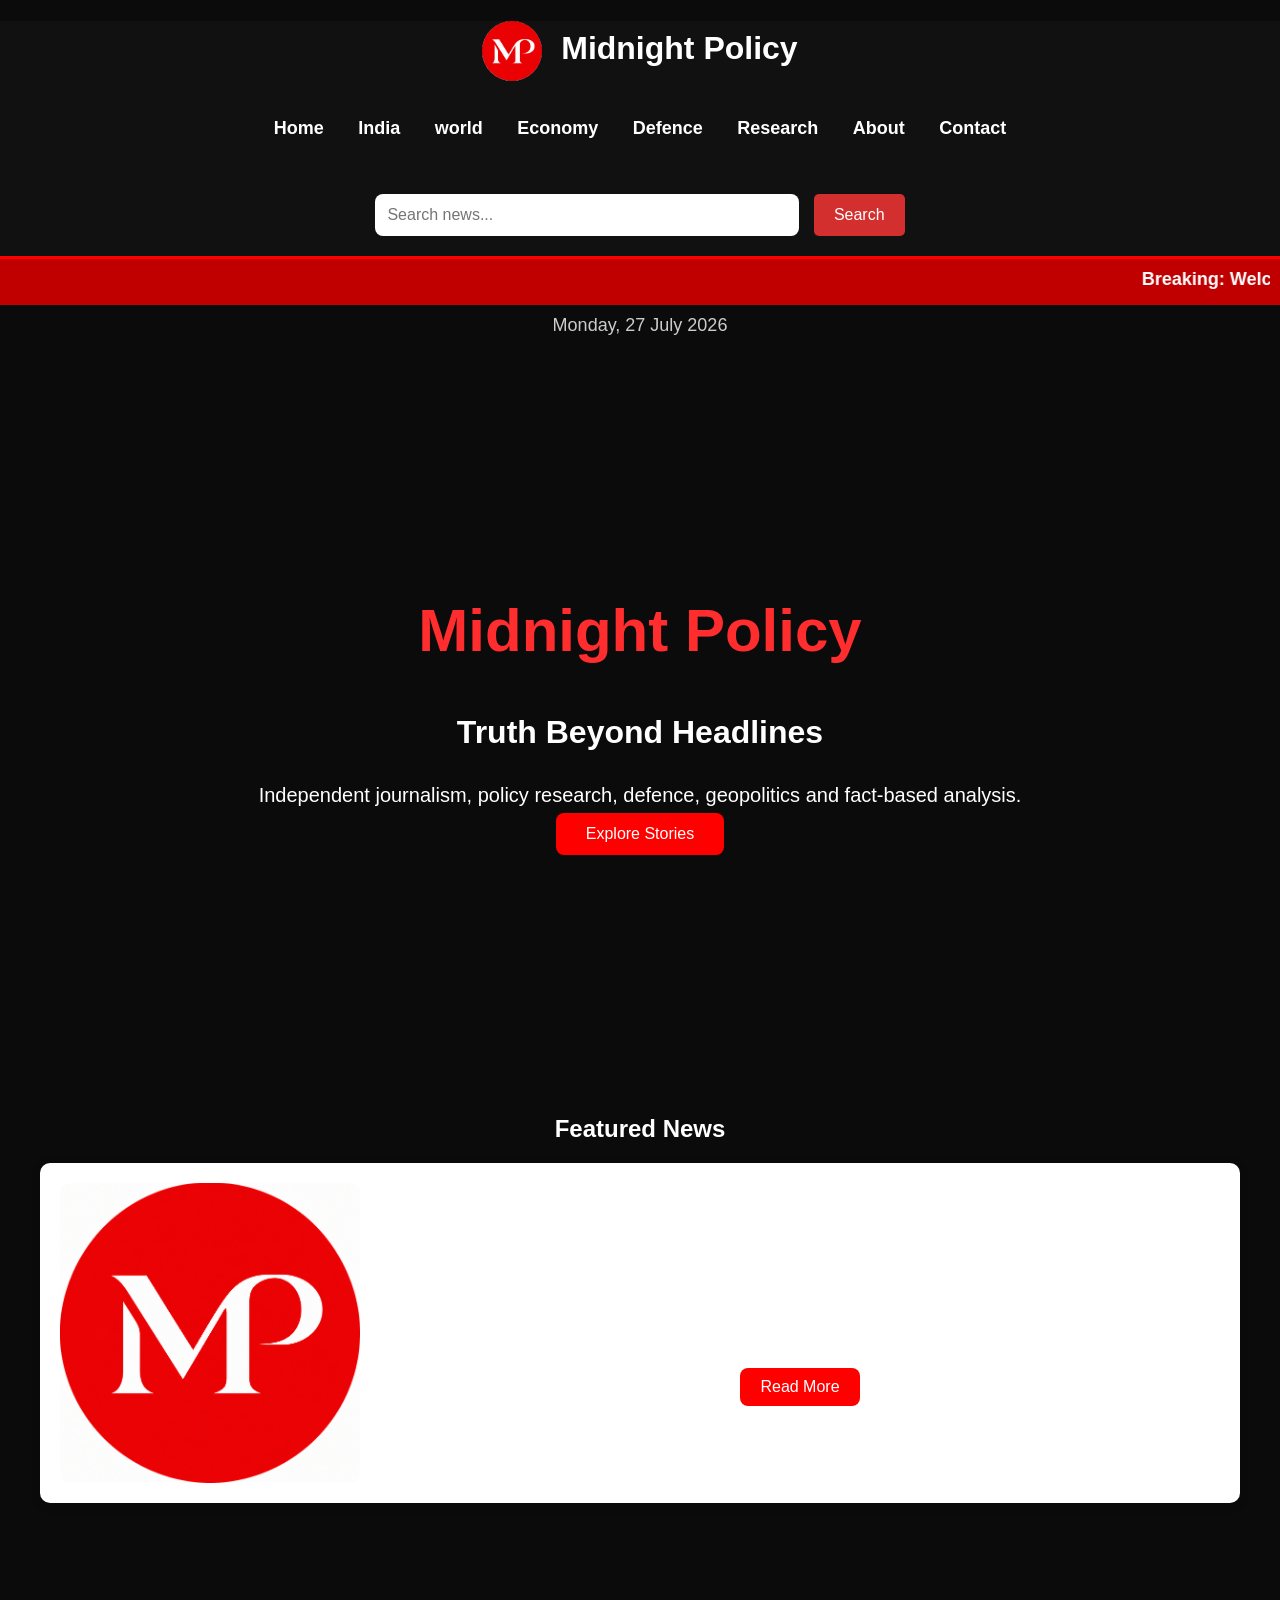
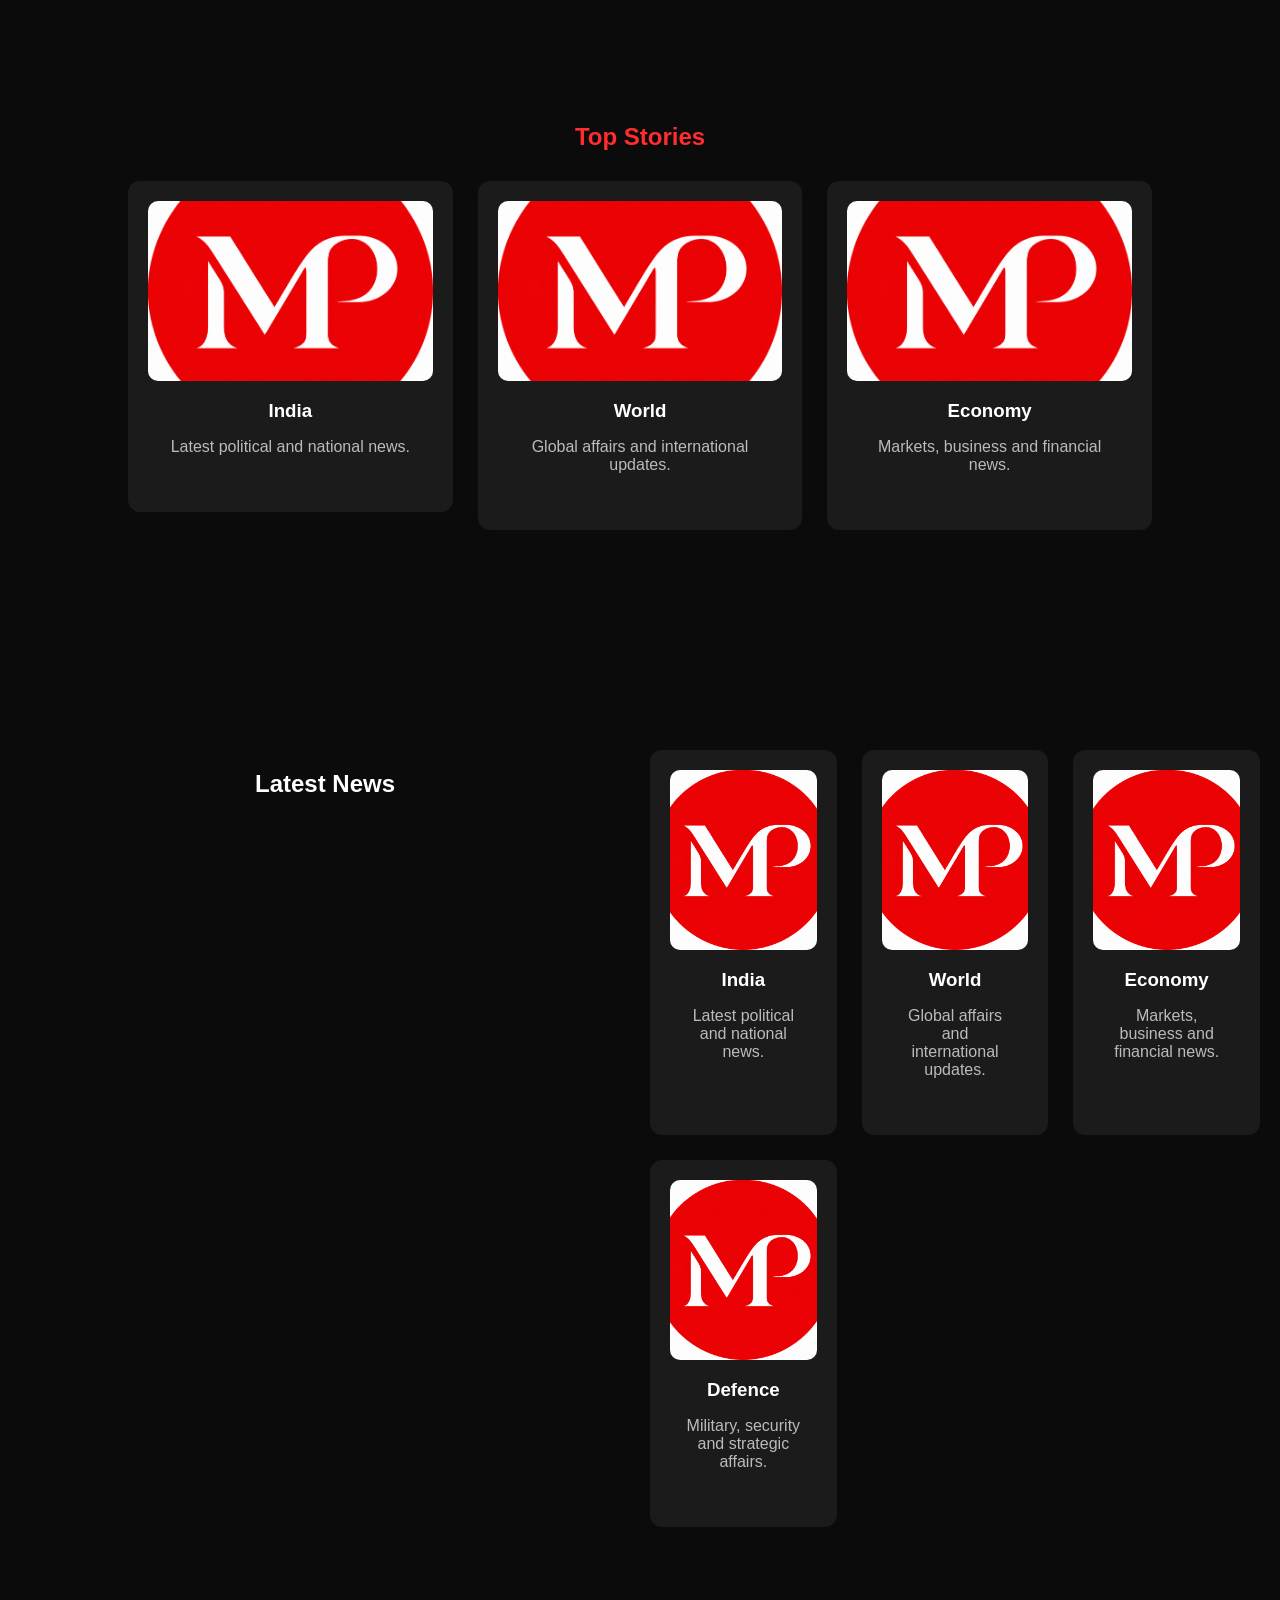
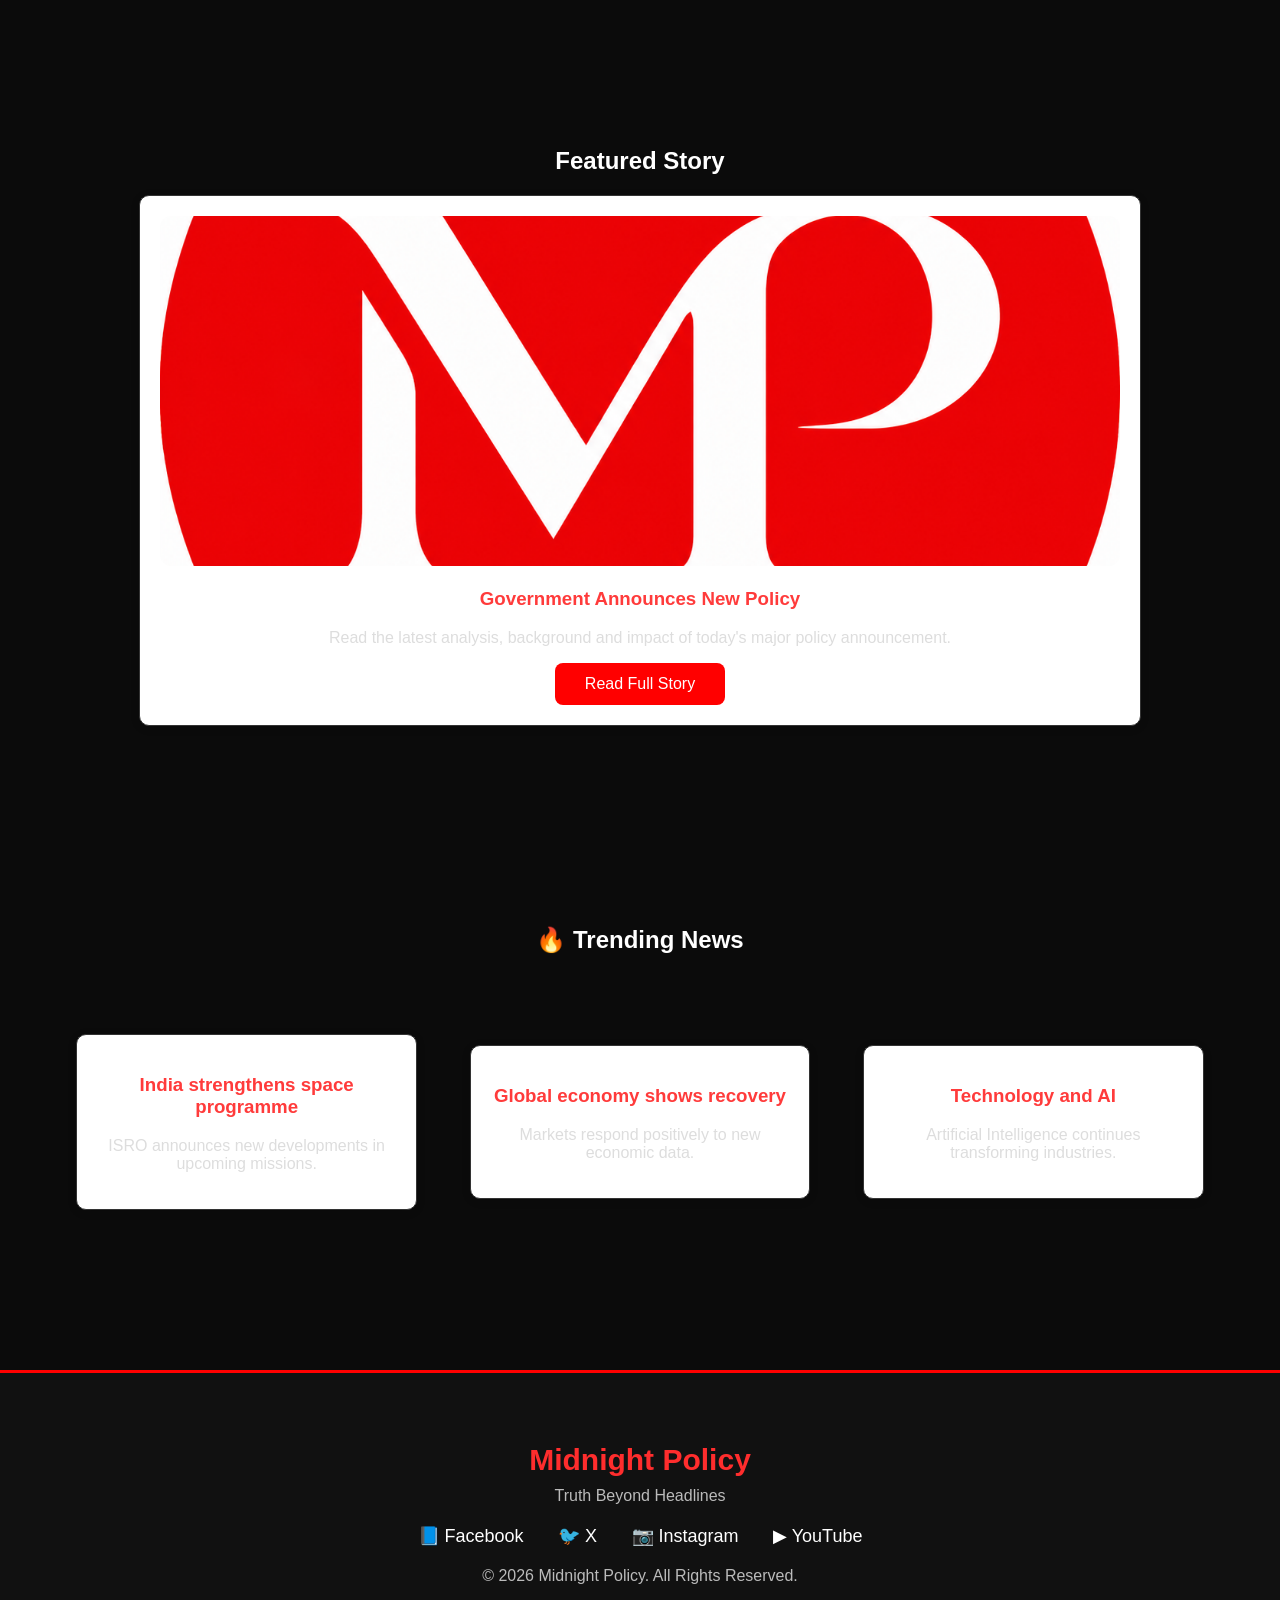
==== index.html @ 610679c3 "initial commit Frist version of Midnight Policy" ====
<!DOCTYPE html>
<html lang="en">
<head>
    <meta charset="UTF-8">
    <meta name="viewport"
content="width=device-width,
initial-scale=1.0">
    <title>Midnight Policy</title>
    <link rel="stylesheet" href="style.css">
</head>

<body>

<header>
     <h1>
        <img src="images/MP.png"
    class="logo-img" alt="Midnight Policy logo">
     Midnight Policy
    </h1>

     <nav>
        <a href="index.html">Home</a>
        <a href="india.html">India</a>
        <a href="world.html">world</a>
        <a href="economy.html">Economy</a>
        <a href="defence.html">Defence</a>
        <a href="research.html">Research</a>
        <a href="about.html">About</a>
        <a href="contact.html">Contact</a>
     </nav>

     <div id="clock"></div>

     <div class="search-box">
  <input type="text" id="searchInput" placeholder="Search news...">

<button onclick="searchNews()">Search</button>  
</div>

</header>

<div class="breaking-news">
    <marquee>
        Breaking: Welcome to Midnight Policy
         | Independent News | Policy Research
          | Defence | Economy | world Affairs |
    </marquee>
</div>

<div class="date">
    Monday, 27 July 2026
</div>

<section class="hero">

    <h1>Midnight Policy</h1>
    <h2>Truth Beyond Headlines</h2>

    <p>
        Independent journalism, policy research, defence, 
        geopolitics and fact-based analysis.
    </p>

    <button>Explore Stories</button>
</section>

<section class="featured-news">
    <h2>Featured News</h2>

    <div class="featured-card">
        <img src="images/MP.png" alt="Featured News">

        <div class="featured-content">
            <h3>India's Space Programme Reaches New Milestone</h3>
            <p>
                Scientists continue working on advanced missions that strengthen
                India's position in global space exploration.
            </p>

            <a href="article1.html">
                <button>Read More</button>
            </a>
        </div>
    </div>
</section>

<section class="top-stories">

<h2>Top Stories</h2>

<div class="grid">

<a href="article1.html" class="card-link">
    <div class="card">
        <img src="images/MP.png" alt="">
        <h3>India</h3>
        <p>Latest political and national news.</p>
    </div>
</a>

<div class="card">
<img src="images/MP.png" alt="">
<h3>World</h3>
<p>Global affairs and international updates.</p>
</div>

<div class="card">
<img src="images/MP.png" alt="">
<h3>Economy</h3>
<p>Markets, business and financial news.</p>
</div>

</div>

</section>

<section class="news-grid">

<h2>Latest News</h2>

<div class="grid">

<div class="card">
<img src="images/MP.png" alt="">
<h3>India</h3>
<p>Latest political and national news.</p>
</div>

<div class="card">
<img src="images/MP.png" alt="">
<h3>World</h3>
<p>Global affairs and international updates.</p>
</div>

<div class="card">
<img src="images/MP.png" alt="">
<h3>Economy</h3>
<p>Markets, business and financial news.</p>
</div>

<div class="card">
<img src="images/MP.png" alt="">
<h3>Defence</h3>
<p>Military, security and strategic affairs.</p>
</div>

</div>

</section>


<section class="featured-news">
    <h2>Featured Story</h2>
    <div class="news-card">
        <img src="images/MP.png"
    alt="Featured News">

    <h3>Government Announces New Policy</h3>
    <p>
        Read the latest analysis, background and impact of 
        today's major policy announcement.
    </p>

    <button>Read Full Story</button>
    </div>
</section>

<section class="trending">

    <h2>🔥 Trending News</h2>

    <div class="news-grid">

        <div class="news-card">
            <h3>India strengthens space programme</h3>
            <p>ISRO announces new developments in upcoming missions.</p>
        </div>

        <div class="news-card">
            <h3>Global economy shows recovery</h3>
            <p>Markets respond positively to new economic data.</p>
        </div>

        <div class="news-card">
            <h3>Technology and AI</h3>
            <p>Artificial Intelligence continues transforming industries.</p>
        </div>

    </div>

</section>


<footer>

<h3>Midnight Policy</h3>

<p>Truth Beyond Headlines</p>

<div class="social">

<a href="#">📘 Facebook</a>
<a href="#">🐦 X</a>
<a href="#">📷 Instagram</a>
<a href="#">▶ YouTube</a>

</div>

<p>© 2026 Midnight Policy. All Rights Reserved.</p>

</footer>

<script src="script.js"></script>

</body>
</html>
---- style.css ----
body{
   margin:0;
   background:#0d1117;
   color:#00ff88;
   font-family:Arial, sans-serif;
   text-align:center;
}

headar{
    background:#161b22;
    padding:20px;
    font-size:30px;
}

section{
    margin-top:100px;
}

button{
    background:#ff2d2d;
    color:white;
    border:none;
    padding:12px 30px;
    border-radius:8px;
    cursor:pointer;
    font-size:16px;
    transition:0.3s;
}

button:hover{
    background:#b30000;
    transform:scale(1.05);
}

nav{
    margin-top:15px;
}
nav a{
    color:white;
    text-decoration:none;
    margin:0 15px;
    font-weight:bold;
    transition:0.3s;
}

nav a:hover{
    color:#ff2d2d;
}

body{
    background:#0b0b0b;
    color:white;
}

header{
    background:#111;
    border-bottom:3px solid red;
    position:sticky;
    top:0;
    z-index:1000;
}
.logo{
    background:red;
    color:white;
    padding:8px 15px;
    border-radius:50%;
    margin-right:10px;
    font-weight:bold;
}

button{
    background:red;
    color:white;
}

button:hover{
    background:#b30000;
}

.logo-img{
    width:60px;
    height:60px;
    border-radius:50%;
    vertical-align:middle;
    margin-right:10px;
}

.hero{
    padding:100px 20px;
    text-align:center;
}

.hero h1{
    font-size:60px;
    color:#ff2d2d;
}

.hero h2{
    font-size:32px;
    margin-top:10px;
}

.hero p{
    font-size:20px;
    max-width:800px;
    margin:auto;
    line-height:35px;
}

.featured-news{
    padding:60px 20px;
    text-align: center;
}

.news-card{
    background: #1b1b1b;
    width:80%;
    margin:auto;
    padding:25px;
    border-radius:15px;
    border:1px solid #333;
}

.news-card img{
    width:100%;
    max-height:350px;
    object-fit:cover;
    border-radius:12px;
}

.news-card h3{
    color:#ff3b3b;
}

.news-card p{
    color:#ddd;
}

.breaking-news{
    background:#c00000;
    color:white;
    padding:10px;
    font-weight:bold;
    font-size:18px;
}

.news-grid{
    padding:60px 20px;
}

.news-grid h2{
    text-align:center;
    margin-bottom:30px;
}

.grid{
    display:grid;
    grid-template-columns:repeat(2,1fr);
    gap:20px;
}

.card{
    background:#1a1a1a;
    padding:20px;
    border-radius:10px;
    text-align:center;
}

.card img{
    width:100%;
    height:180px;
    object-fit:contain;
    background:#111;
    border-radius:10px;
}

.card h3{
    color:#ff3b3b;
}

.card p{
    color:#ddd;
}

.search-box{
    text-align:center;
    margin:20px;
}

.search-box input{
    width:400px;
    padding:12px;
    border:none;
    border-radius:8px;
    font-size:16px;
}

.search-box button{
    padding:12px 20px;
    margin-left:10px;
    background:#d32f2f;
    color:white;
    border:none;
    border-radius:5px;
    cursor:pointer;
}

.search-box button:hover{
    background:#b71c1c;
}

.date{
    text-align: center;
    color: #cccccc;
    padding: 10px;
    font-size: 18px;
}

.top-stories{
    padding:60px 10%;
}

.top-stories h2{
    text-align:center;
    color:#ff2d2d;
    margin-bottom:30px;
}

.grid{
    display:grid;
    grid-template-columns:repeat(3,1fr);
    gap:25px;
}

.card{
    background:#1b1b1b;
    border-radius:12px;
    overflow:hidden;
    text-align:center;
    transition:0.3s;
}

.card img{
    width:100%;
    height:180px;
    object-fit:cover;
}

.card h3{
    color:white;
    margin:15px 0;
}

.card p{
    color:#bbbbbb;
    padding:0 15px 20px;
}

.card:hover{
    transform:translateY(-8px);
    box-shadow:0 0 15px rgba(255,45,45,0.5);
}

footer{
    background:#111;
    color:white;
    text-align:center;
    padding:40px 20px;
    margin-top:60px;
    border-top:3px solid red;
}

footer h3{
    color:#ff2d2d;
    font-size:30px;
    margin-bottom:10px;
}

footer p{
    color:#bbb;
    margin:8px 0;
}

.social{
    margin:20px 0;
}

.social a{
    color:white;
    text-decoration:none;
    margin:0 15px;
    font-size:18px;
    transition:0.3s;
}

.social a:hover{
    color:#ff2d2d;
}

#clock{
    color:#ff2d2d;
    text-align:center;
    font-size:18px;
    padding:10px;
    font-weight:bold;
}

.trending{
    padding:40px;
}

.trending h2{
    text-align:center;
    margin-bottom:20px;
}

.news-grid{
    display:grid;
    grid-template-columns:repeat(auto-fit,minmax(250px,1fr));
    gap:20px;
}

.news-card{
    background:white;
    padding:20px;
    border-radius:10px;
    box-shadow:0 2px 8px rgba(0,0,0,0.15);
    transition:0.3s;
}

.news-card:hover{
    transform:translateY(-5px);
}

.card-link{
    text-decoration:none;
    color:inherit;
}

nav{
    background:#111;
    padding:15px;
    text-align:center;
}

nav a{
    color:white;
    text-decoration:none;
    margin:0 15px;
    font-size:18px;
    font-weight:bold;
}

nav a:hover{
    color:#ffcc00;
}

.featured-news{
    padding:40px;
}

.featured-news h2{
    text-align:center;
    margin-bottom:20px;
}

.featured-card{
    display:flex;
    align-items:center;
    gap:20px;
    background:white;
    border-radius:10px;
    padding:20px;
    box-shadow:0 2px 10px rgba(0,0,0,0.15);
}

.featured-card img{
    width:300px;
    border-radius:10px;
}

.featured-content{
    flex:1;
}

.featured-content button{
    margin-top:15px;
    padding:10px 20px;
    cursor:pointer;
}

@media (max-width: 768px) {

    nav {
        display: flex;
        flex-direction: column;
        gap: 10px;
    }

    .featured-card {
        flex-direction: column;
        text-align: center;
    }

    .featured-card img {
        width: 100%;
        max-width: 350px;
    }

    .grid,
    .news-grid {
        grid-template-columns: 1fr;
    }

    .hero {
        padding: 20px;
    }
}
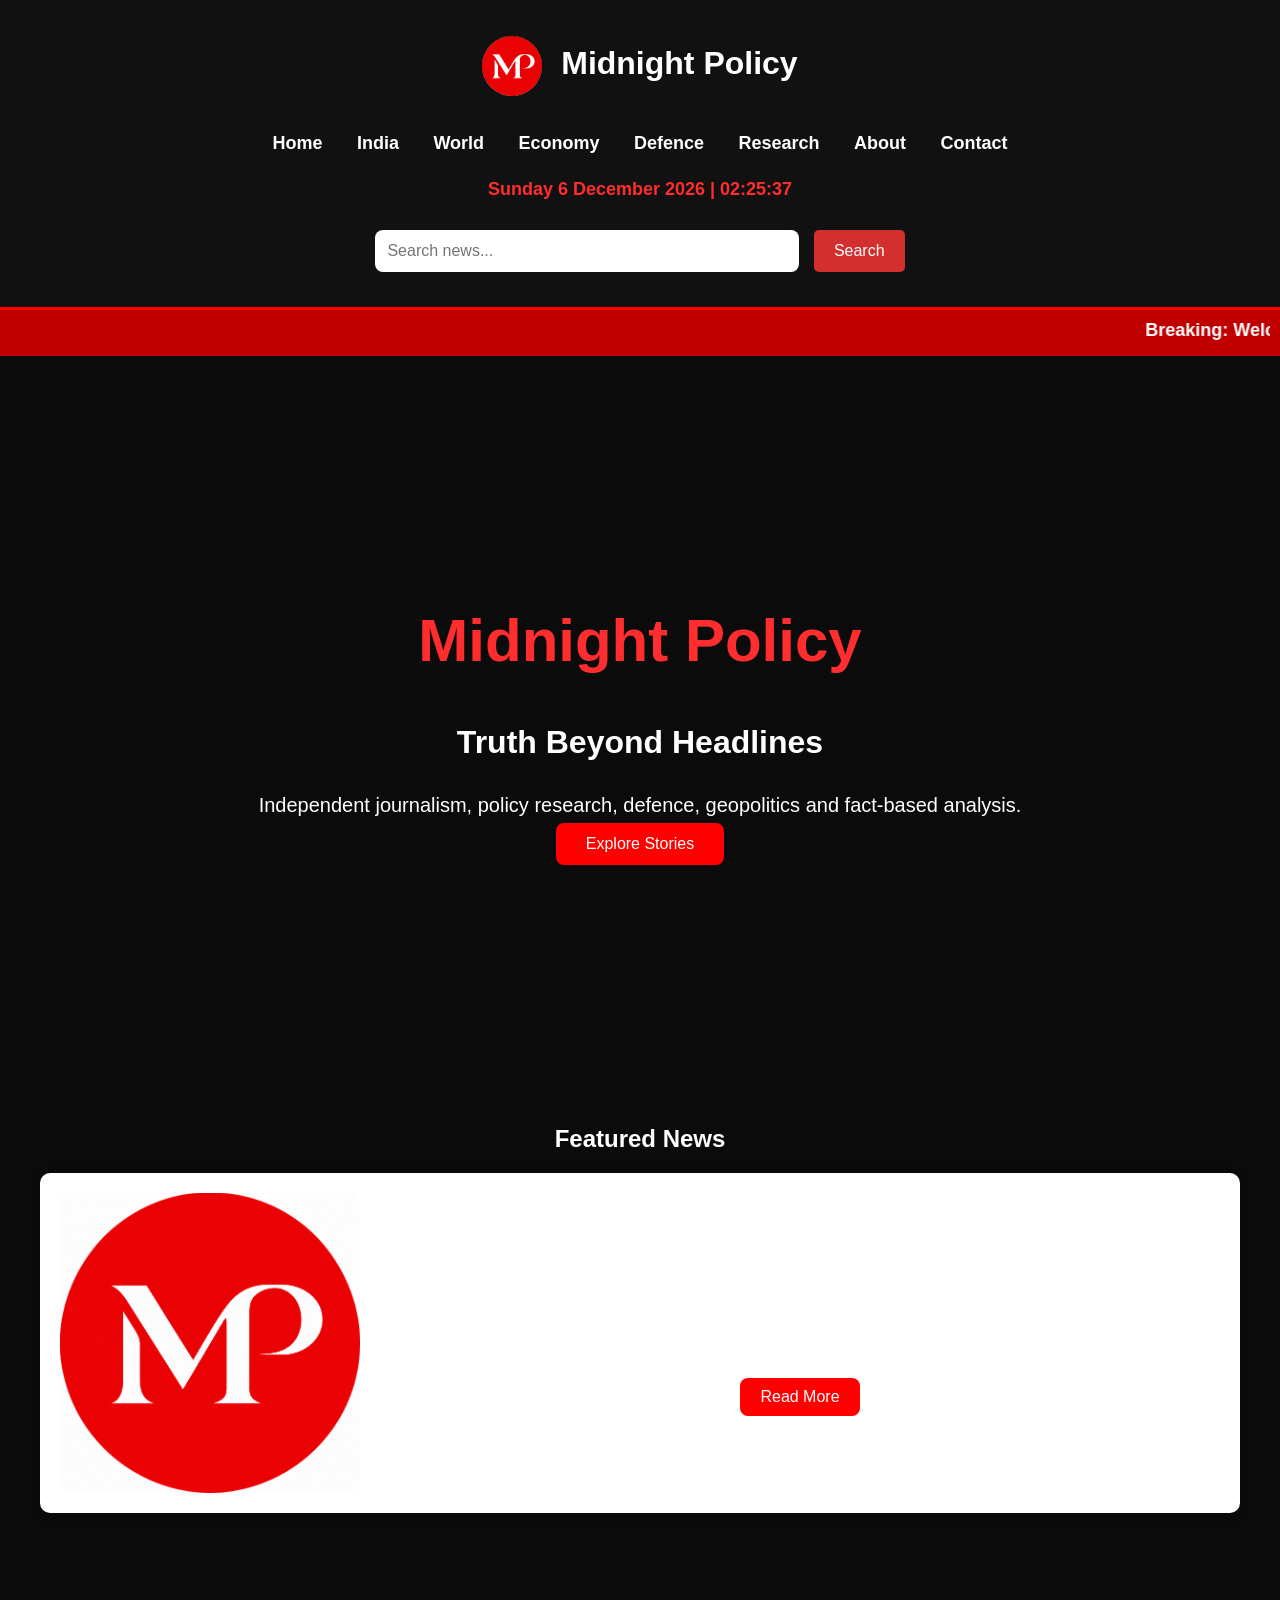
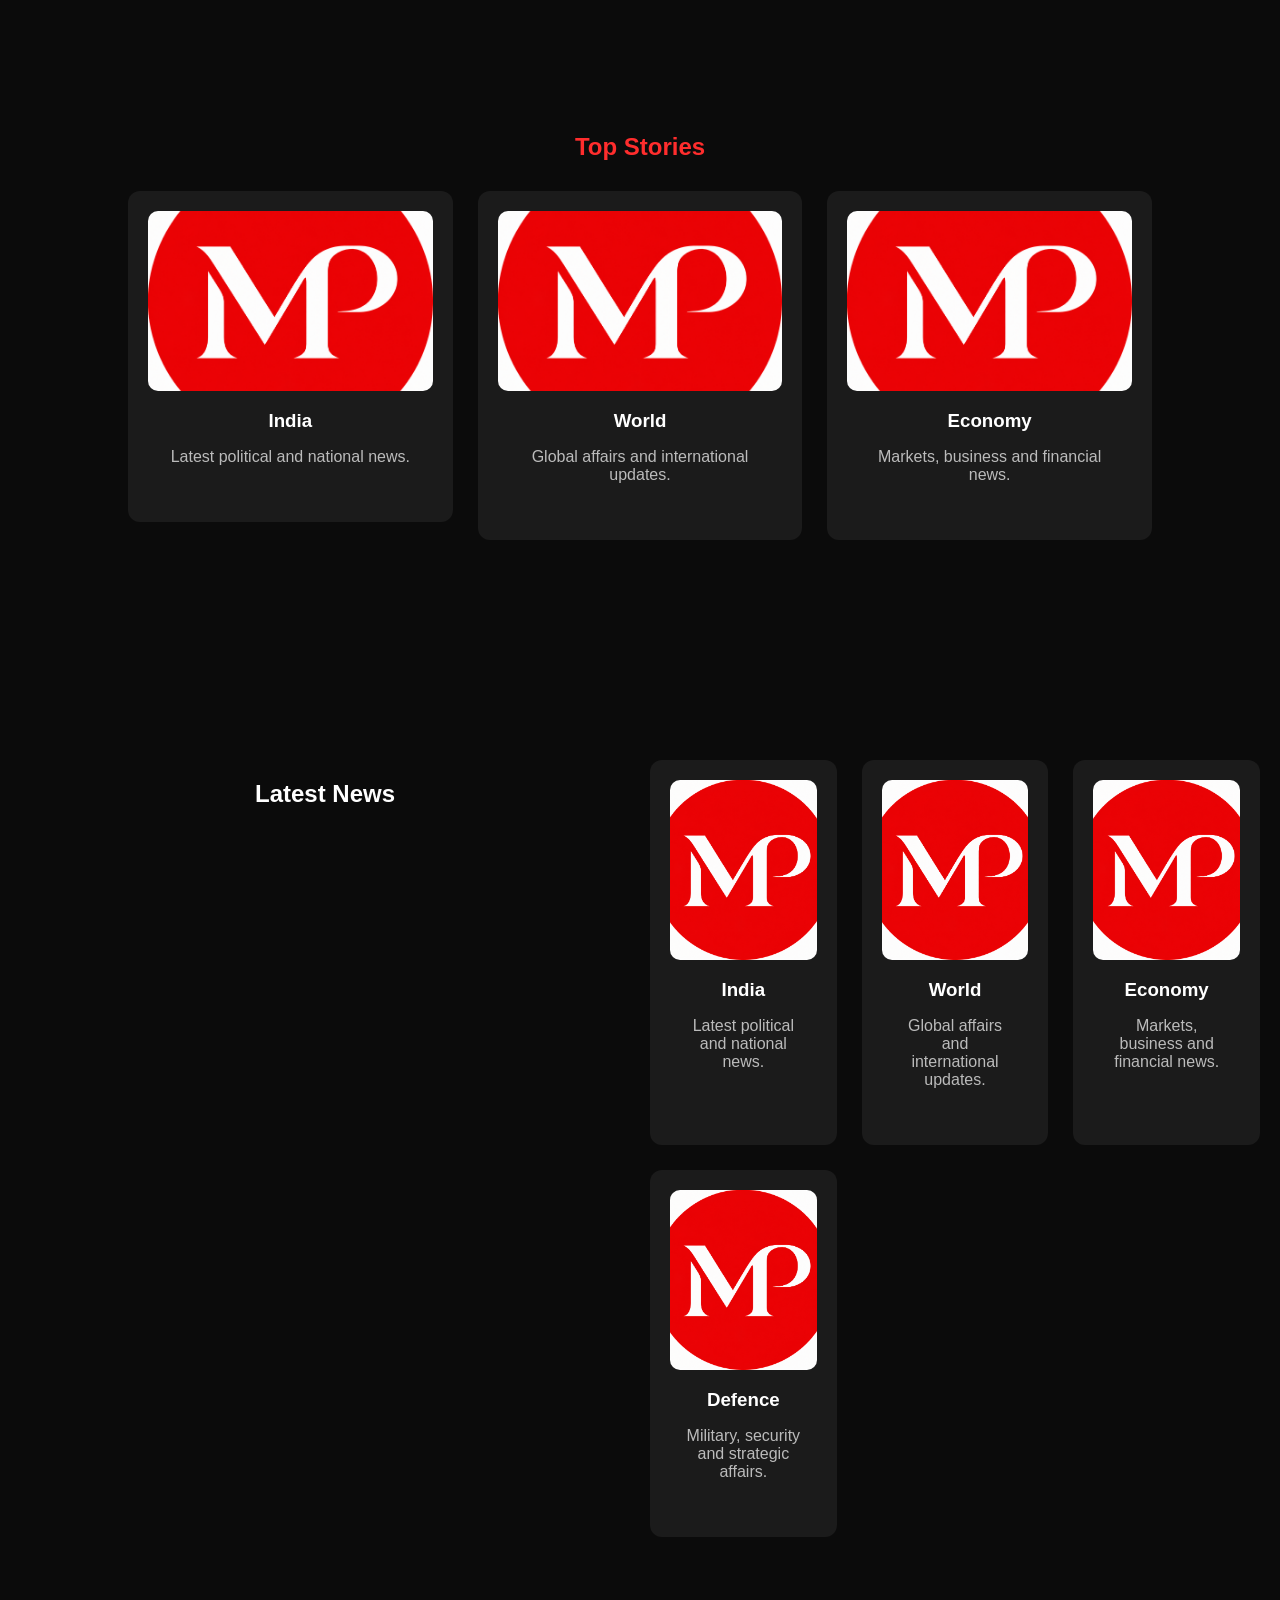
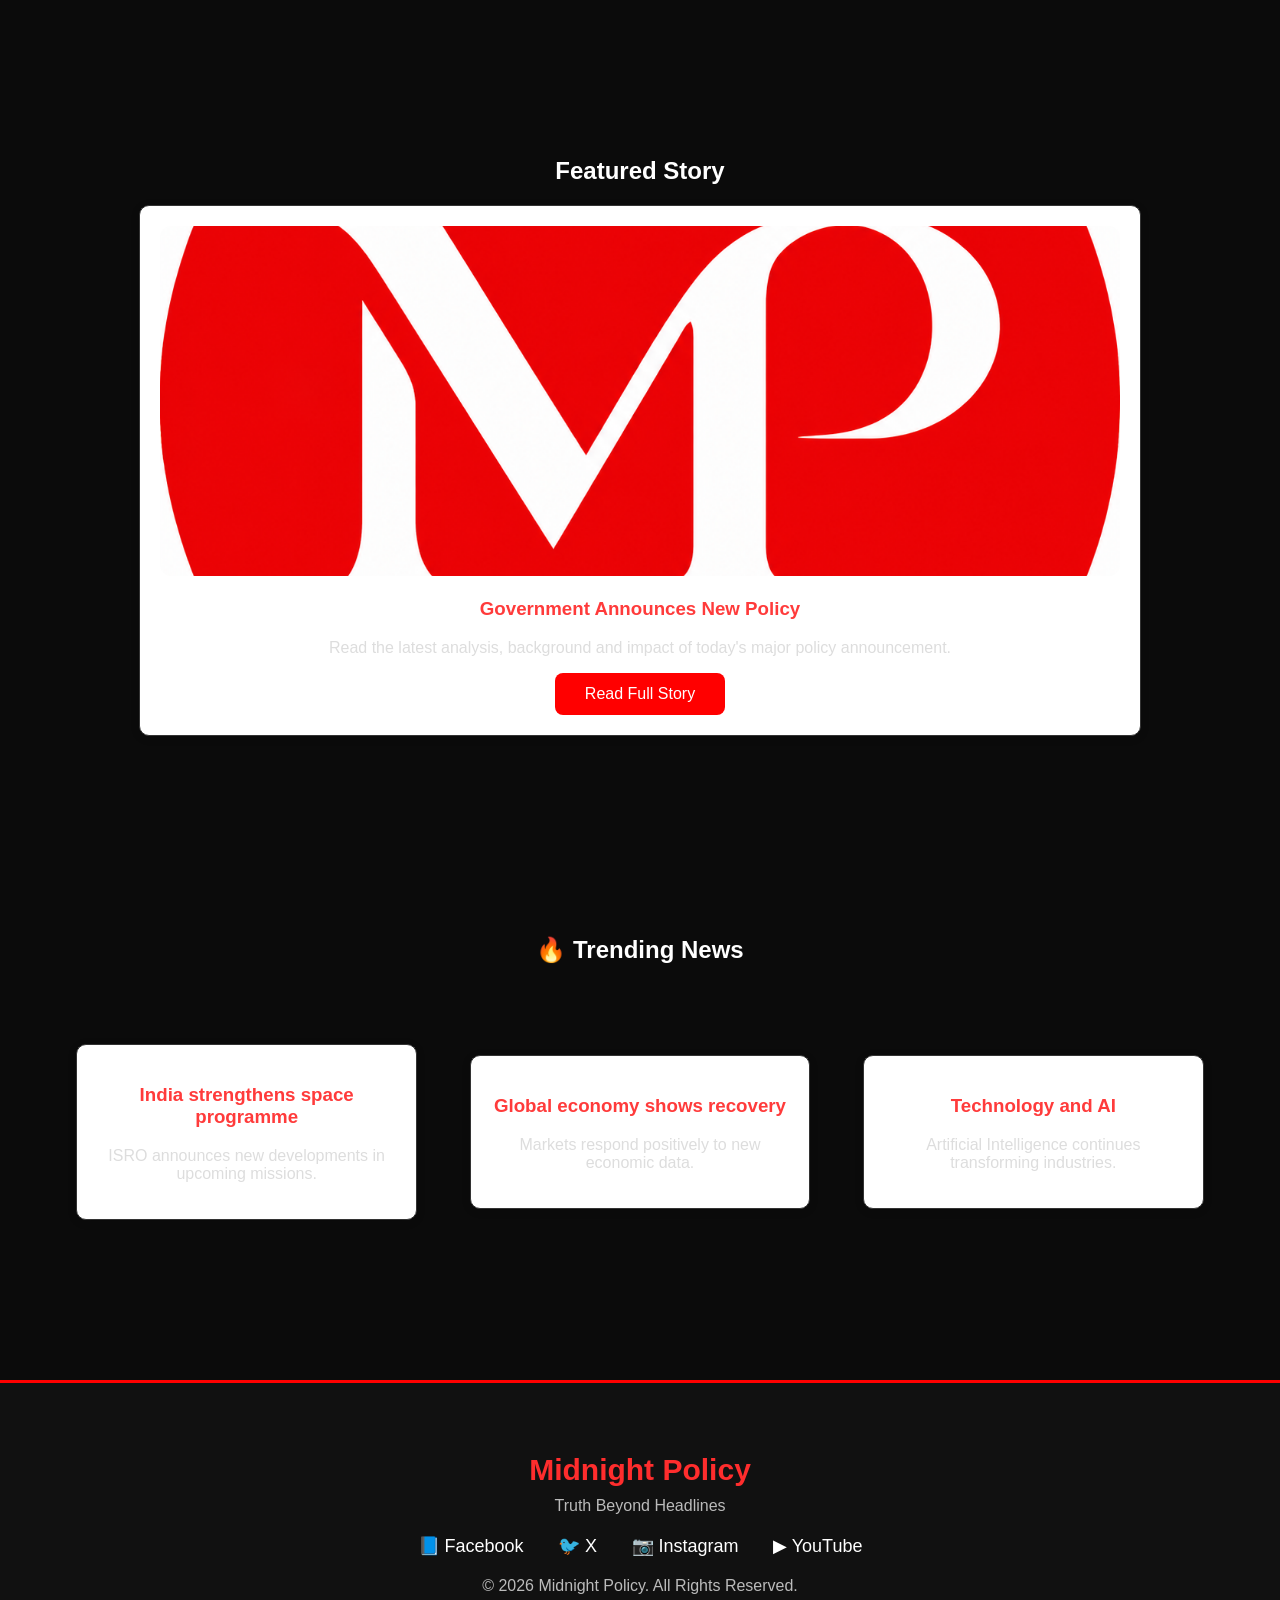
==== commit 738cd9b1: "updated homepage code change in index , css , js" ====
--- a/index.html
+++ b/index.html
@@ -5,8 +5,19 @@
     <meta name="viewport"
 content="width=device-width,
 initial-scale=1.0">
-    <title>Midnight Policy</title>
-    <link rel="stylesheet" href="style.css">
+
+  <title>Midnight Policy | Truth Beyond Headlines</title>
+
+<meta name="description" content="Midnight Policy - Independent journalism covering India, world affairs, defence, economy and policy research.">
+
+<meta name="keywords" content="news, India, defence, economy, geopolitics, policy, world">
+
+<meta name="author" content="Midnight Policy">
+
+<link rel="icon" href="images/MP.png">
+
+<link rel="stylesheet" href="style.css">
+
 </head>
 
 <body>
@@ -21,7 +32,7 @@
      <nav>
         <a href="index.html">Home</a>
         <a href="india.html">India</a>
-        <a href="world.html">world</a>
+        <a href="world.html">World</a>
         <a href="economy.html">Economy</a>
         <a href="defence.html">Defence</a>
         <a href="research.html">Research</a>
@@ -47,9 +58,6 @@
     </marquee>
 </div>
 
-<div class="date">
-    Monday, 27 July 2026
-</div>
 
 <section class="hero">
 
@@ -61,7 +69,9 @@
         geopolitics and fact-based analysis.
     </p>
 
+    <a href="#top-stories">
     <button>Explore Stories</button>
+    </a>
 </section>
 
 <section class="featured-news">
@@ -84,7 +94,7 @@
     </div>
 </section>
 
-<section class="top-stories">
+<section class="top-stories" id="top-stories">
 
 <h2>Top Stories</h2>
 
@@ -98,11 +108,13 @@
     </div>
 </a>
 
+<a href="world.html" class="card-link">
 <div class="card">
 <img src="images/MP.png" alt="">
 <h3>World</h3>
 <p>Global affairs and international updates.</p>
 </div>
+</a>
 
 <div class="card">
 <img src="images/MP.png" alt="">
--- a/style.css
+++ b/style.css
@@ -1,35 +1,9 @@
-body{
-   margin:0;
-   background:#0d1117;
-   color:#00ff88;
-   font-family:Arial, sans-serif;
-   text-align:center;
-}
-
-headar{
-    background:#161b22;
-    padding:20px;
-    font-size:30px;
+html{
+    scroll-behavior:smooth;
 }
 
 section{
     margin-top:100px;
-}
-
-button{
-    background:#ff2d2d;
-    color:white;
-    border:none;
-    padding:12px 30px;
-    border-radius:8px;
-    cursor:pointer;
-    font-size:16px;
-    transition:0.3s;
-}
-
-button:hover{
-    background:#b30000;
-    transform:scale(1.05);
 }
 
 nav{
@@ -48,8 +22,11 @@
 }
 
 body{
+    margin:0;
     background:#0b0b0b;
     color:white;
+    font-family:Arial, sans-serif;
+    text-align:center;
 }
 
 header{
@@ -58,7 +35,9 @@
     position:sticky;
     top:0;
     z-index:1000;
-}
+    padding:15px 20px;
+}
+
 .logo{
     background:red;
     color:white;
@@ -71,10 +50,17 @@
 button{
     background:red;
     color:white;
+    border:none;
+    padding:12px 30px;
+    border-radius:8px;
+    cursor:pointer;
+    font-size:16px;
+    transition:0.3s ease;
 }
 
 button:hover{
     background:#b30000;
+    transform:scale(1.05);
 }
 
 .logo-img{
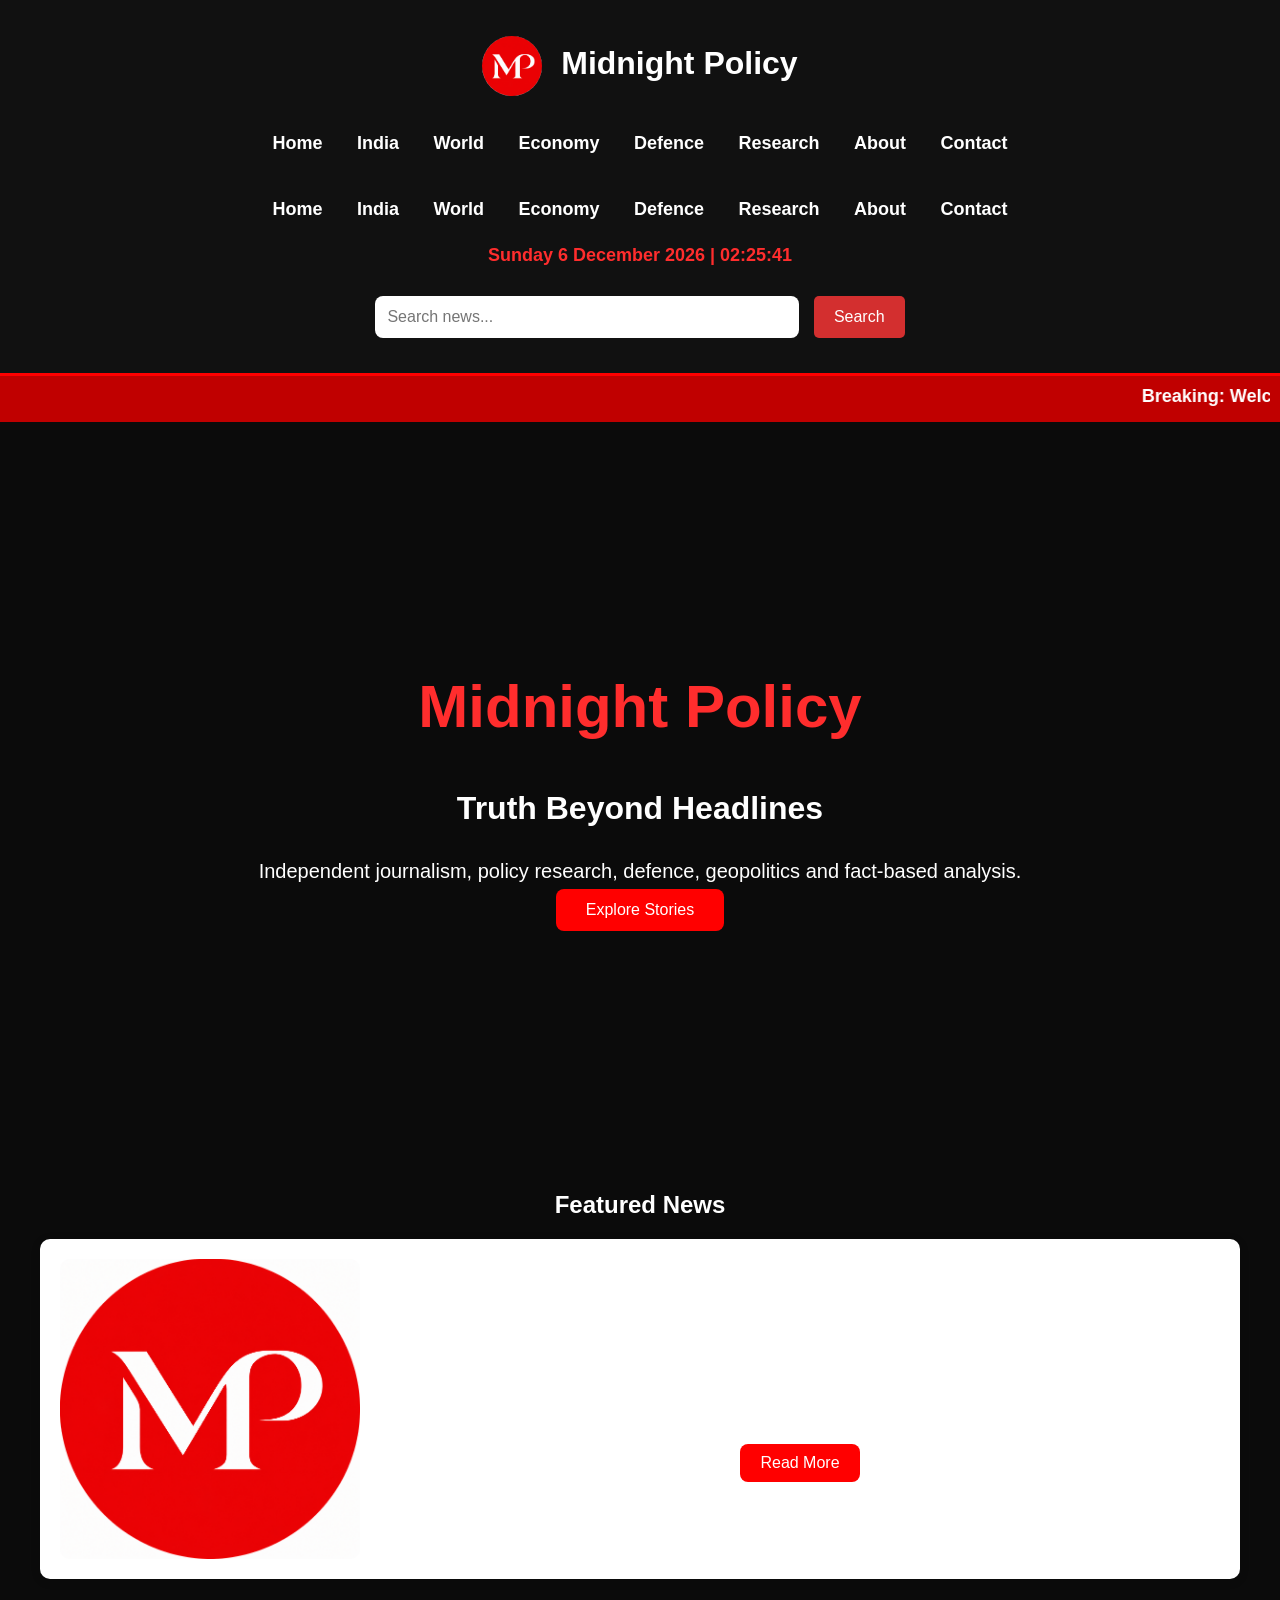
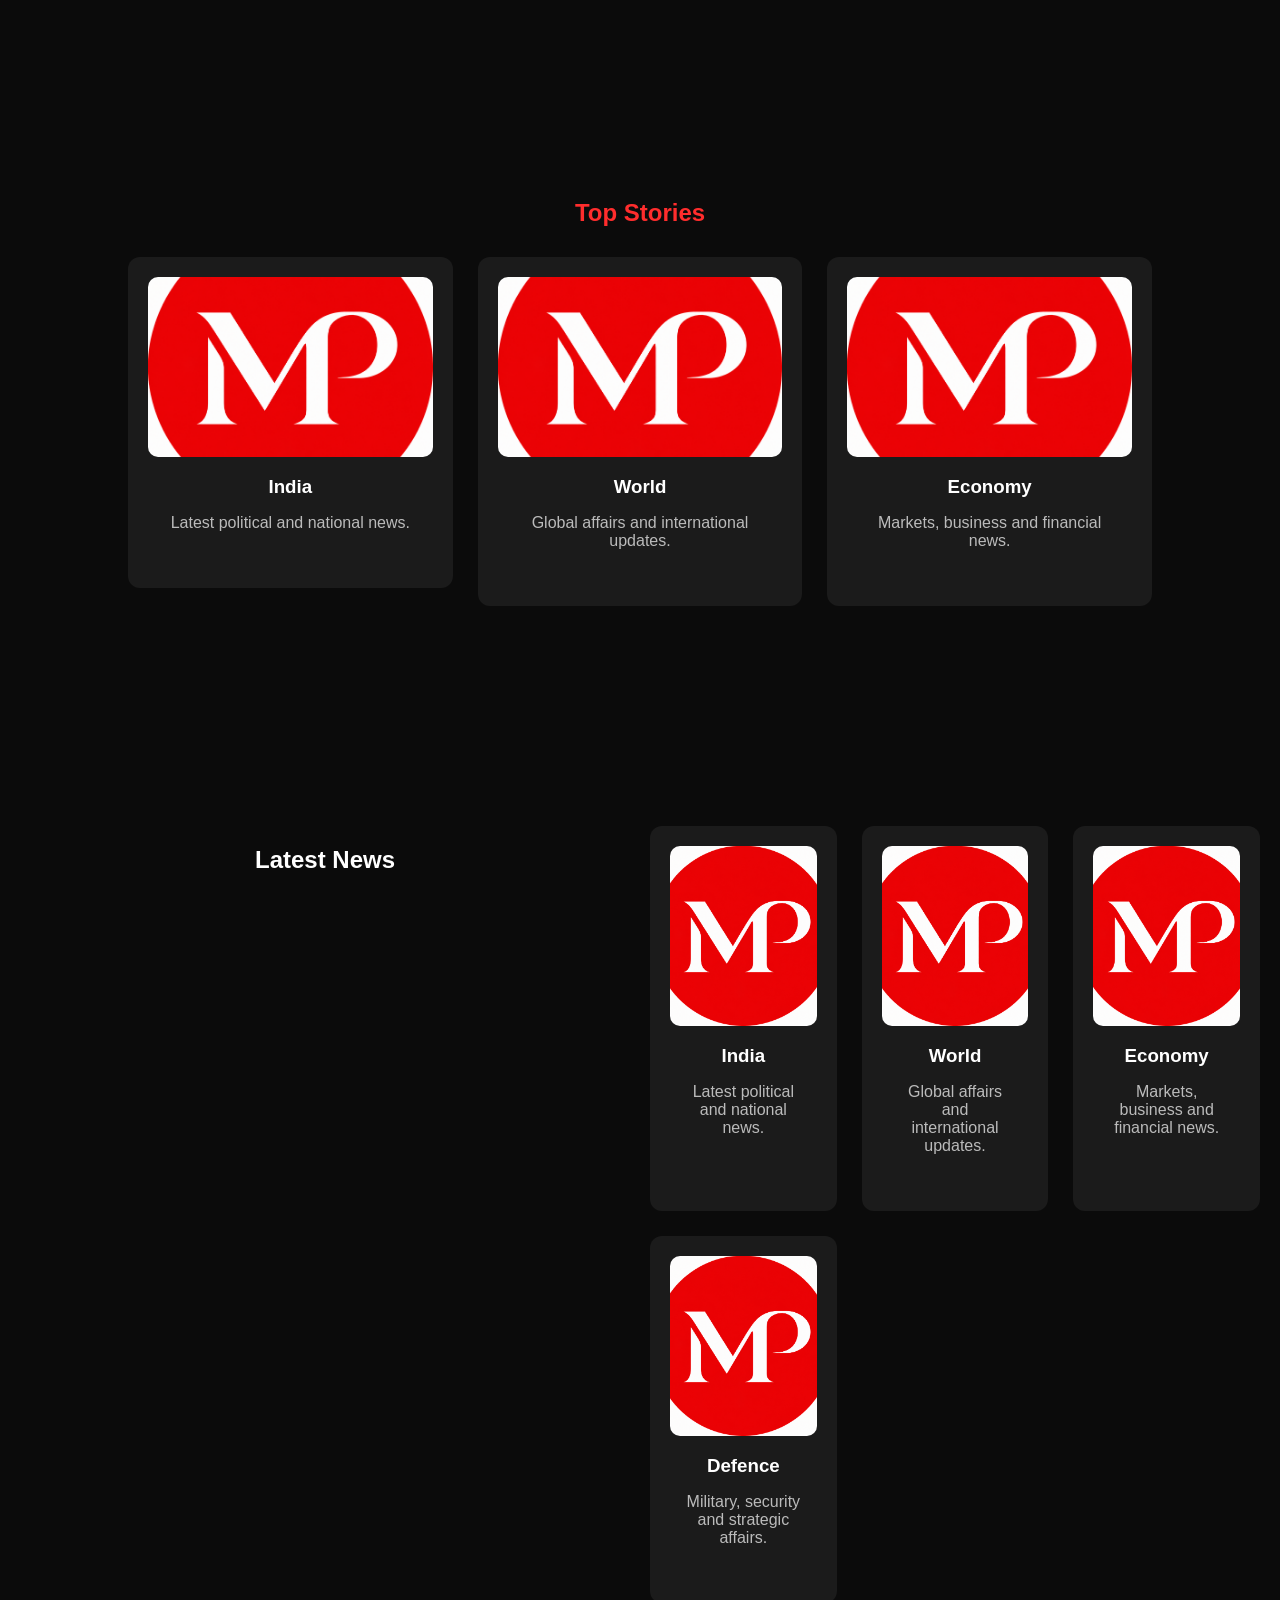
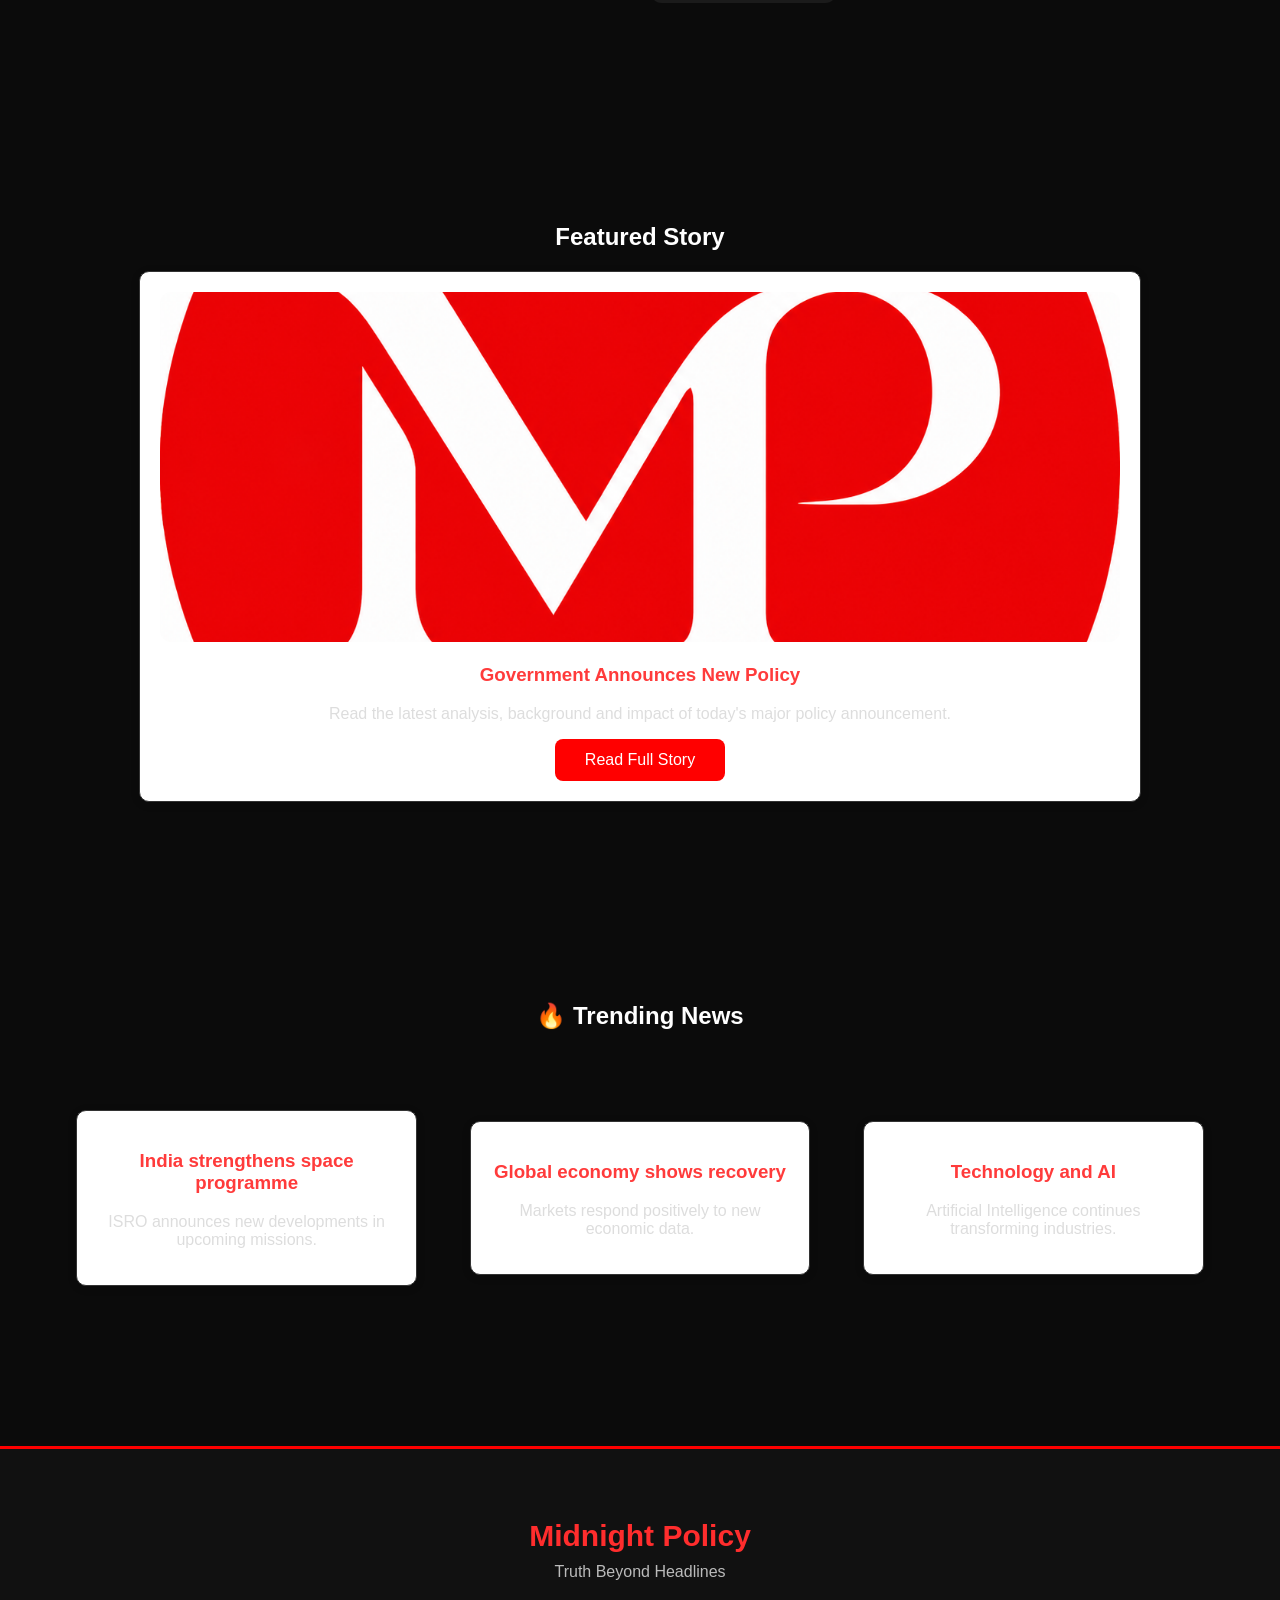
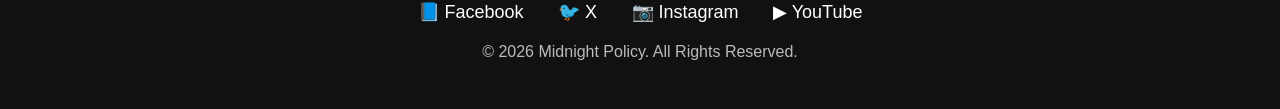
==== commit 17871043: "update-1 add funcation in homepage" ====
--- a/index.html
+++ b/index.html
@@ -28,6 +28,18 @@
     class="logo-img" alt="Midnight Policy logo">
      Midnight Policy
     </h1>
+<button class="menu-btn" onclick="toggleMenu()">☰</button>
+
+<nav id="navbar">
+    <a href="index.html">Home</a>
+    <a href="india.html">India</a>
+    <a href="world.html">World</a>
+    <a href="economy.html">Economy</a>
+    <a href="defence.html">Defence</a>
+    <a href="research.html">Research</a>
+    <a href="about.html">About</a>
+    <a href="contact.html">Contact</a>
+</nav>
 
      <nav>
         <a href="index.html">Home</a>
--- a/style.css
+++ b/style.css
@@ -375,30 +375,100 @@
     cursor:pointer;
 }
 
-@media (max-width: 768px) {
-
-    nav {
-        display: flex;
-        flex-direction: column;
-        gap: 10px;
-    }
-
-    .featured-card {
-        flex-direction: column;
-        text-align: center;
-    }
-
-    .featured-card img {
-        width: 100%;
-        max-width: 350px;
-    }
-
-    .grid,
-    .news-grid {
-        grid-template-columns: 1fr;
-    }
-
-    .hero {
-        padding: 20px;
-    }
+@media (max-width:768px){
+
+header{
+    padding:10px;
+}
+
+.logo-img{
+    width:45px;
+    height:45px;
+}
+
+header h1{
+    font-size:32px;
+}
+
+nav{
+    display:flex;
+    flex-direction:column;
+    gap:8px;
+}
+
+nav a{
+    font-size:20px;
+}
+
+#clock{
+    font-size:16px;
+}
+
+.search-box input{
+    width:90%;
+}
+
+.search-box button{
+    margin-top:10px;
+    margin-left:0;
+    width:150px;
+}
+
+.hero{
+    padding:50px 20px;
+}
+
+.hero h1{
+    font-size:40px;
+}
+
+.hero h2{
+    font-size:24px;
+}
+
+.hero p{
+    font-size:18px;
+    line-height:30px;
+}
+
+.grid{
+    grid-template-columns:1fr;
+}
+
+.featured-card{
+    flex-direction:column;
+}
+
+.featured-card img{
+    width:100%;
+}
+
+}
+
+.menu-btn{
+    display:none;
+    background:red;
+    color:white;
+    border:none;
+    padding:10px 15px;
+    font-size:28px;
+    cursor:pointer;
+    margin:10px auto;
+}
+
+@media (max-width:768px){
+
+.menu-btn{
+    display:block;
+}
+
+#navbar{
+    display:none;
+    flex-direction:column;
+}
+
+#navbar.show{
+    display:flex;
+}
+
 }
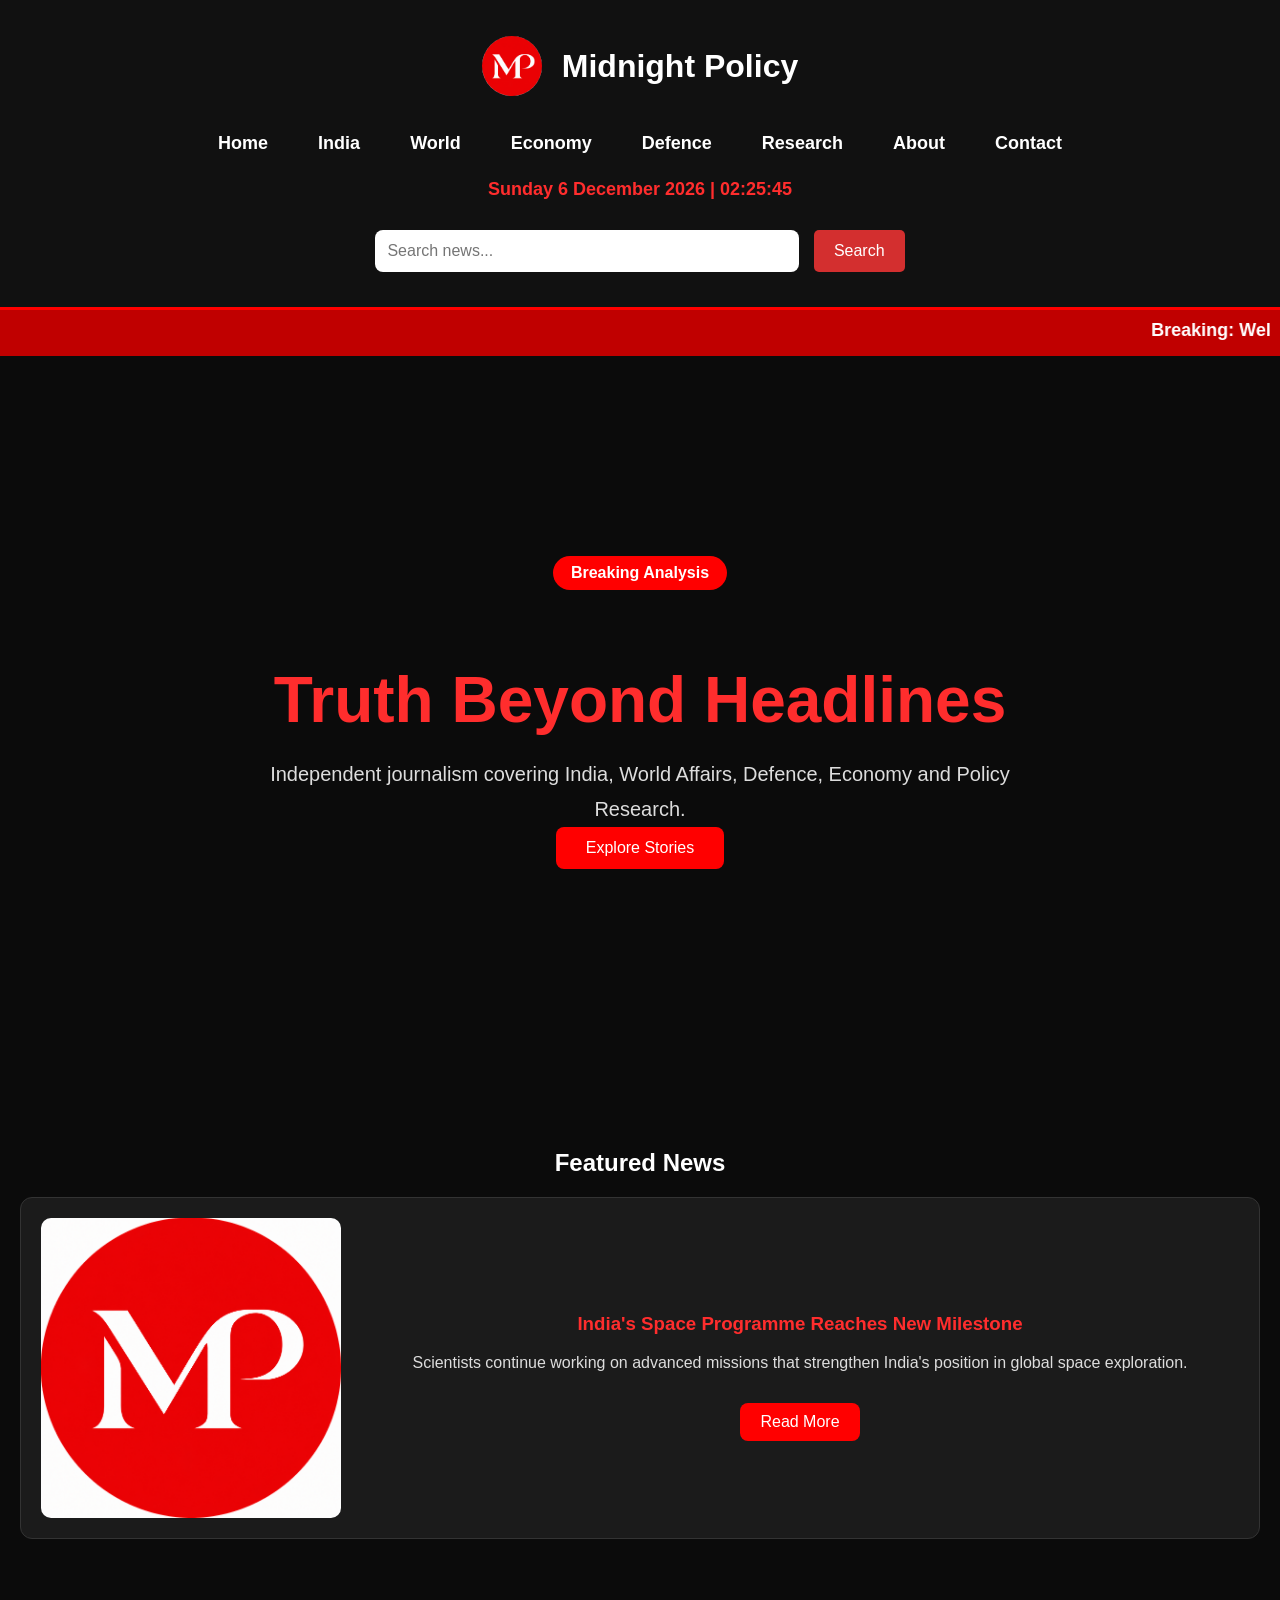
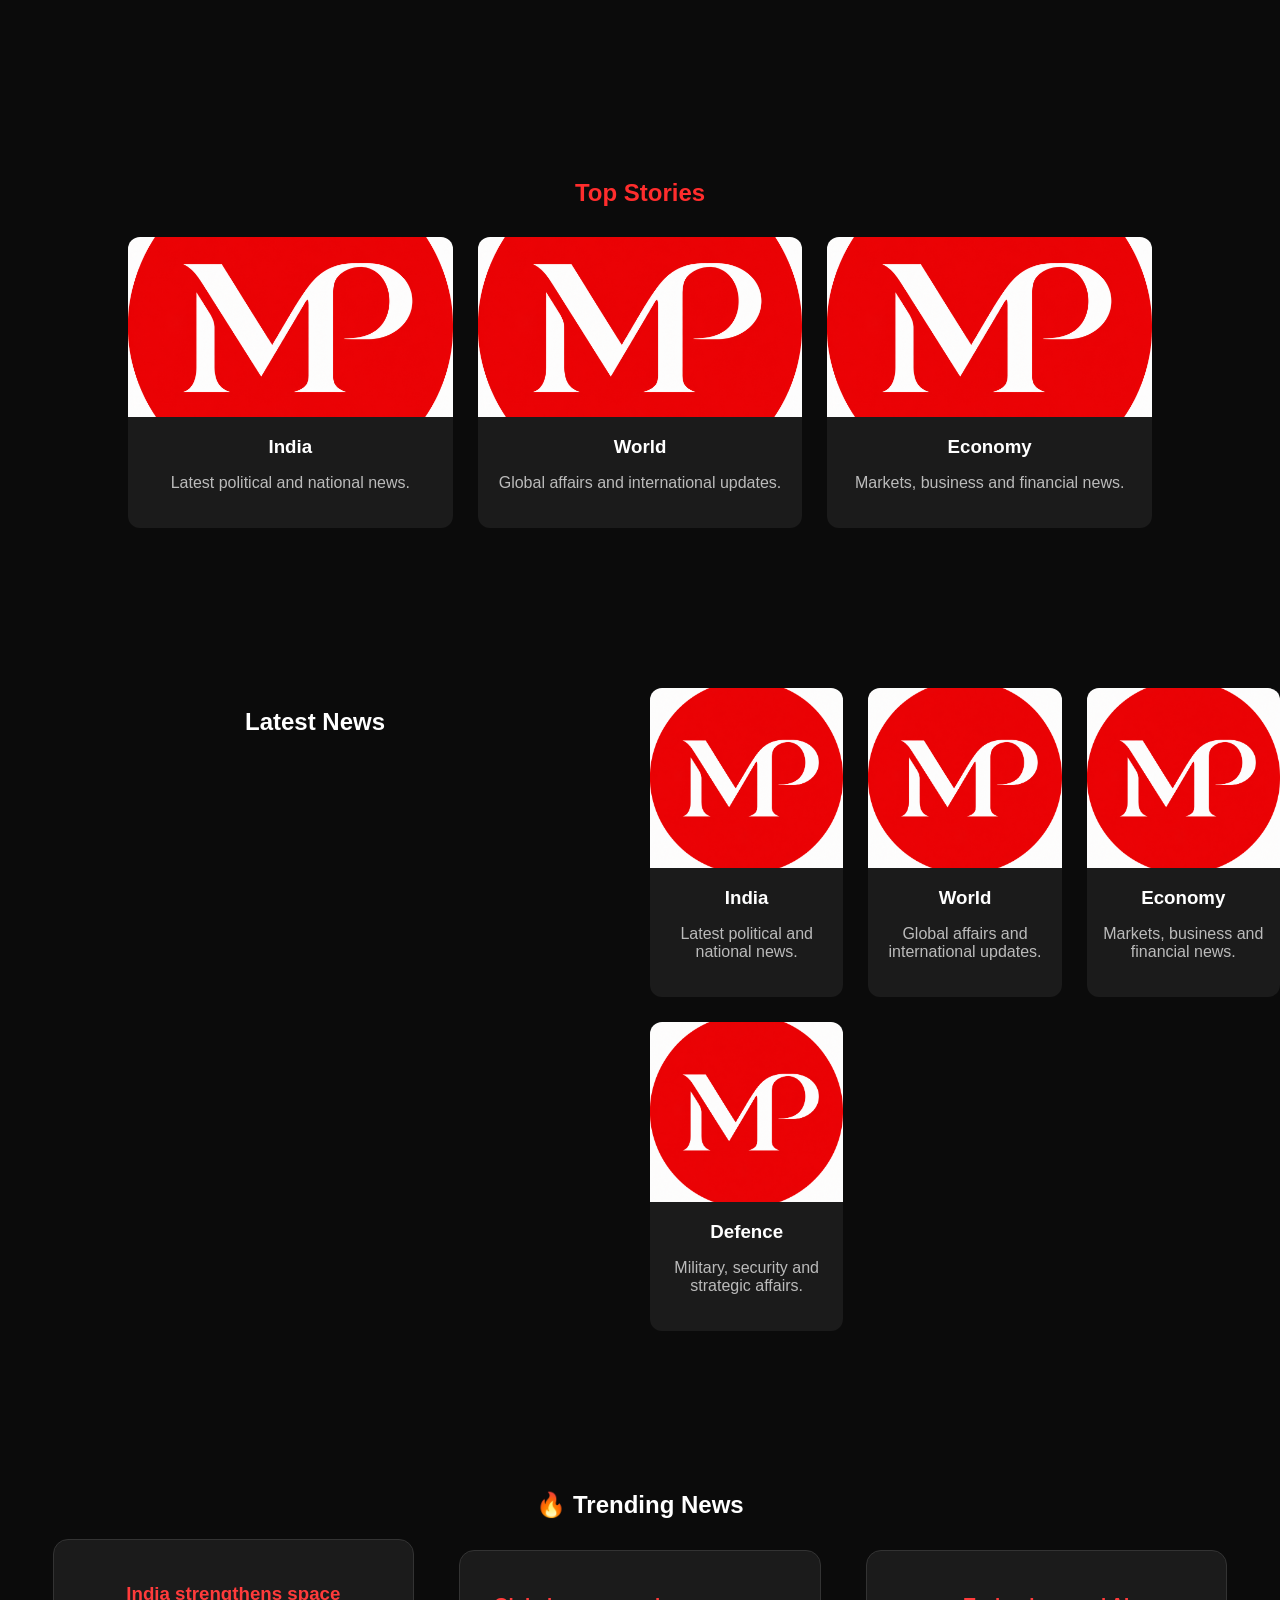
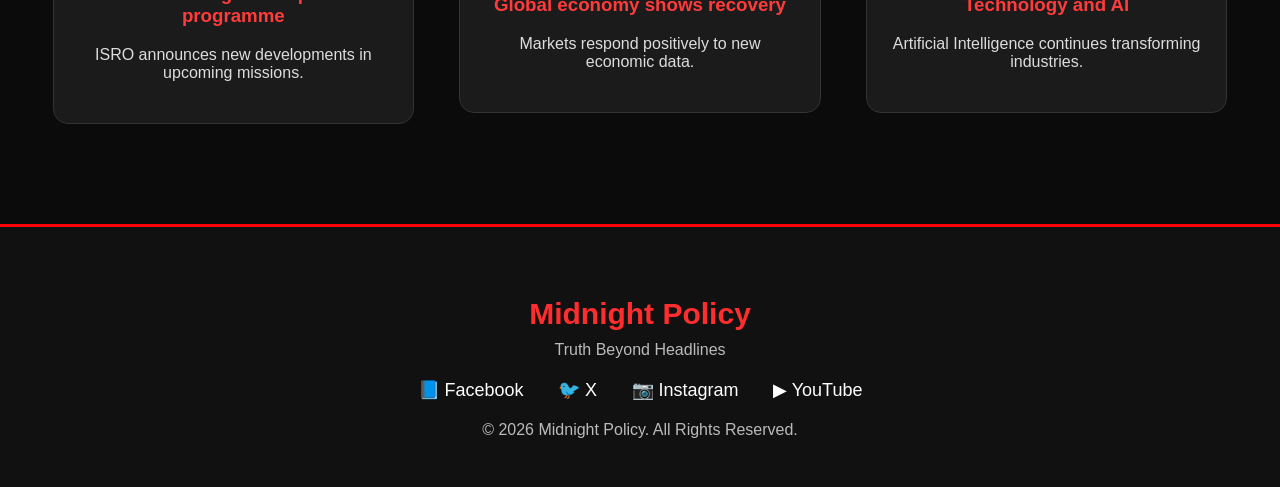
==== commit 1f808fe9: "update-2 some little bit  changes" ====
--- a/index.html
+++ b/index.html
@@ -41,16 +41,7 @@
     <a href="contact.html">Contact</a>
 </nav>
 
-     <nav>
-        <a href="index.html">Home</a>
-        <a href="india.html">India</a>
-        <a href="world.html">World</a>
-        <a href="economy.html">Economy</a>
-        <a href="defence.html">Defence</a>
-        <a href="research.html">Research</a>
-        <a href="about.html">About</a>
-        <a href="contact.html">Contact</a>
-     </nav>
+
 
      <div id="clock"></div>
 
@@ -73,17 +64,23 @@
 
 <section class="hero">
 
-    <h1>Midnight Policy</h1>
-    <h2>Truth Beyond Headlines</h2>
-
-    <p>
-        Independent journalism, policy research, defence, 
-        geopolitics and fact-based analysis.
-    </p>
-
-    <a href="#top-stories">
-    <button>Explore Stories</button>
-    </a>
+    <div class="hero-content">
+
+        <span class="hero-tag">Breaking Analysis</span>
+
+        <h1>Truth Beyond Headlines</h1>
+
+        <p>
+            Independent journalism covering India, World Affairs,
+            Defence, Economy and Policy Research.
+        </p>
+
+        <a href="#top-stories">
+            <button>Explore Stories</button>
+        </a>
+
+    </div>
+
 </section>
 
 <section class="featured-news">
@@ -173,22 +170,6 @@
 </section>
 
 
-<section class="featured-news">
-    <h2>Featured Story</h2>
-    <div class="news-card">
-        <img src="images/MP.png"
-    alt="Featured News">
-
-    <h3>Government Announces New Policy</h3>
-    <p>
-        Read the latest analysis, background and impact of 
-        today's major policy announcement.
-    </p>
-
-    <button>Read Full Story</button>
-    </div>
-</section>
-
 <section class="trending">
 
     <h2>🔥 Trending News</h2>
--- a/style.css
+++ b/style.css
@@ -4,21 +4,6 @@
 
 section{
     margin-top:100px;
-}
-
-nav{
-    margin-top:15px;
-}
-nav a{
-    color:white;
-    text-decoration:none;
-    margin:0 15px;
-    font-weight:bold;
-    transition:0.3s;
-}
-
-nav a:hover{
-    color:#ff2d2d;
 }
 
 body{
@@ -63,6 +48,17 @@
     transform:scale(1.05);
 }
 
+.menu-btn{
+    display:none;
+    background:red;
+    color:white;
+    border:none;
+    padding:10px 15px;
+    font-size:28px;
+    cursor:pointer;
+    margin:10px auto;
+}
+
 .logo-img{
     width:60px;
     height:60px;
@@ -71,14 +67,36 @@
     margin-right:10px;
 }
 
+header h1{
+    display:flex;
+    justify-content:center;
+    align-items:center;
+    gap:10px;
+}
+
 .hero{
     padding:100px 20px;
     text-align:center;
 }
+.hero-tag{
+    display:inline-block;
+    background:red;
+    color:white;
+    padding:8px 18px;
+    border-radius:20px;
+    font-weight:bold;
+    margin-bottom:20px;
+}
+
+.hero-content{
+    max-width:800px;
+    margin:auto;
+}
 
 .hero h1{
-    font-size:60px;
-    color:#ff2d2d;
+    font-size:64px;
+    color:#ff2d2d;
+    margin-bottom:20px;
 }
 
 .hero h2{
@@ -87,6 +105,7 @@
 }
 
 .hero p{
+    color:#dddddd;
     font-size:20px;
     max-width:800px;
     margin:auto;
@@ -130,44 +149,6 @@
     font-size:18px;
 }
 
-.news-grid{
-    padding:60px 20px;
-}
-
-.news-grid h2{
-    text-align:center;
-    margin-bottom:30px;
-}
-
-.grid{
-    display:grid;
-    grid-template-columns:repeat(2,1fr);
-    gap:20px;
-}
-
-.card{
-    background:#1a1a1a;
-    padding:20px;
-    border-radius:10px;
-    text-align:center;
-}
-
-.card img{
-    width:100%;
-    height:180px;
-    object-fit:contain;
-    background:#111;
-    border-radius:10px;
-}
-
-.card h3{
-    color:#ff3b3b;
-}
-
-.card p{
-    color:#ddd;
-}
-
 .search-box{
     text-align:center;
     margin:20px;
@@ -306,14 +287,6 @@
     gap:20px;
 }
 
-.news-card{
-    background:white;
-    padding:20px;
-    border-radius:10px;
-    box-shadow:0 2px 8px rgba(0,0,0,0.15);
-    transition:0.3s;
-}
-
 .news-card:hover{
     transform:translateY(-5px);
 }
@@ -326,7 +299,10 @@
 nav{
     background:#111;
     padding:15px;
-    text-align:center;
+    display:flex;
+    justify-content:center;
+    flex-wrap:wrap;
+    gap:20px;
 }
 
 nav a{
@@ -341,10 +317,6 @@
     color:#ffcc00;
 }
 
-.featured-news{
-    padding:40px;
-}
-
 .featured-news h2{
     text-align:center;
     margin-bottom:20px;
@@ -354,15 +326,23 @@
     display:flex;
     align-items:center;
     gap:20px;
-    background:white;
-    border-radius:10px;
+    background:#1b1b1b;
+    border-radius:12px;
     padding:20px;
-    box-shadow:0 2px 10px rgba(0,0,0,0.15);
+    border:1px solid #333;
 }
 
 .featured-card img{
     width:300px;
     border-radius:10px;
+}
+
+.featured-content h3{
+    color:#ff2d2d;
+}
+
+.featured-content p{
+    color:#dddddd;
 }
 
 .featured-content{
@@ -390,14 +370,23 @@
     font-size:32px;
 }
 
-nav{
-    display:flex;
+.menu-btn{
+    display:block;
+}
+
+#navbar{
+    display:none;
     flex-direction:column;
     gap:8px;
 }
 
+#navbar.show{
+    display:flex;
+}
+
 nav a{
     font-size:20px;
+    margin:10px 0;
 }
 
 #clock{
@@ -409,9 +398,9 @@
 }
 
 .search-box button{
+    width:150px;
     margin-top:10px;
     margin-left:0;
-    width:150px;
 }
 
 .hero{
@@ -443,32 +432,4 @@
     width:100%;
 }
 
-}
-
-.menu-btn{
-    display:none;
-    background:red;
-    color:white;
-    border:none;
-    padding:10px 15px;
-    font-size:28px;
-    cursor:pointer;
-    margin:10px auto;
-}
-
-@media (max-width:768px){
-
-.menu-btn{
-    display:block;
-}
-
-#navbar{
-    display:none;
-    flex-direction:column;
-}
-
-#navbar.show{
-    display:flex;
-}
-
 }
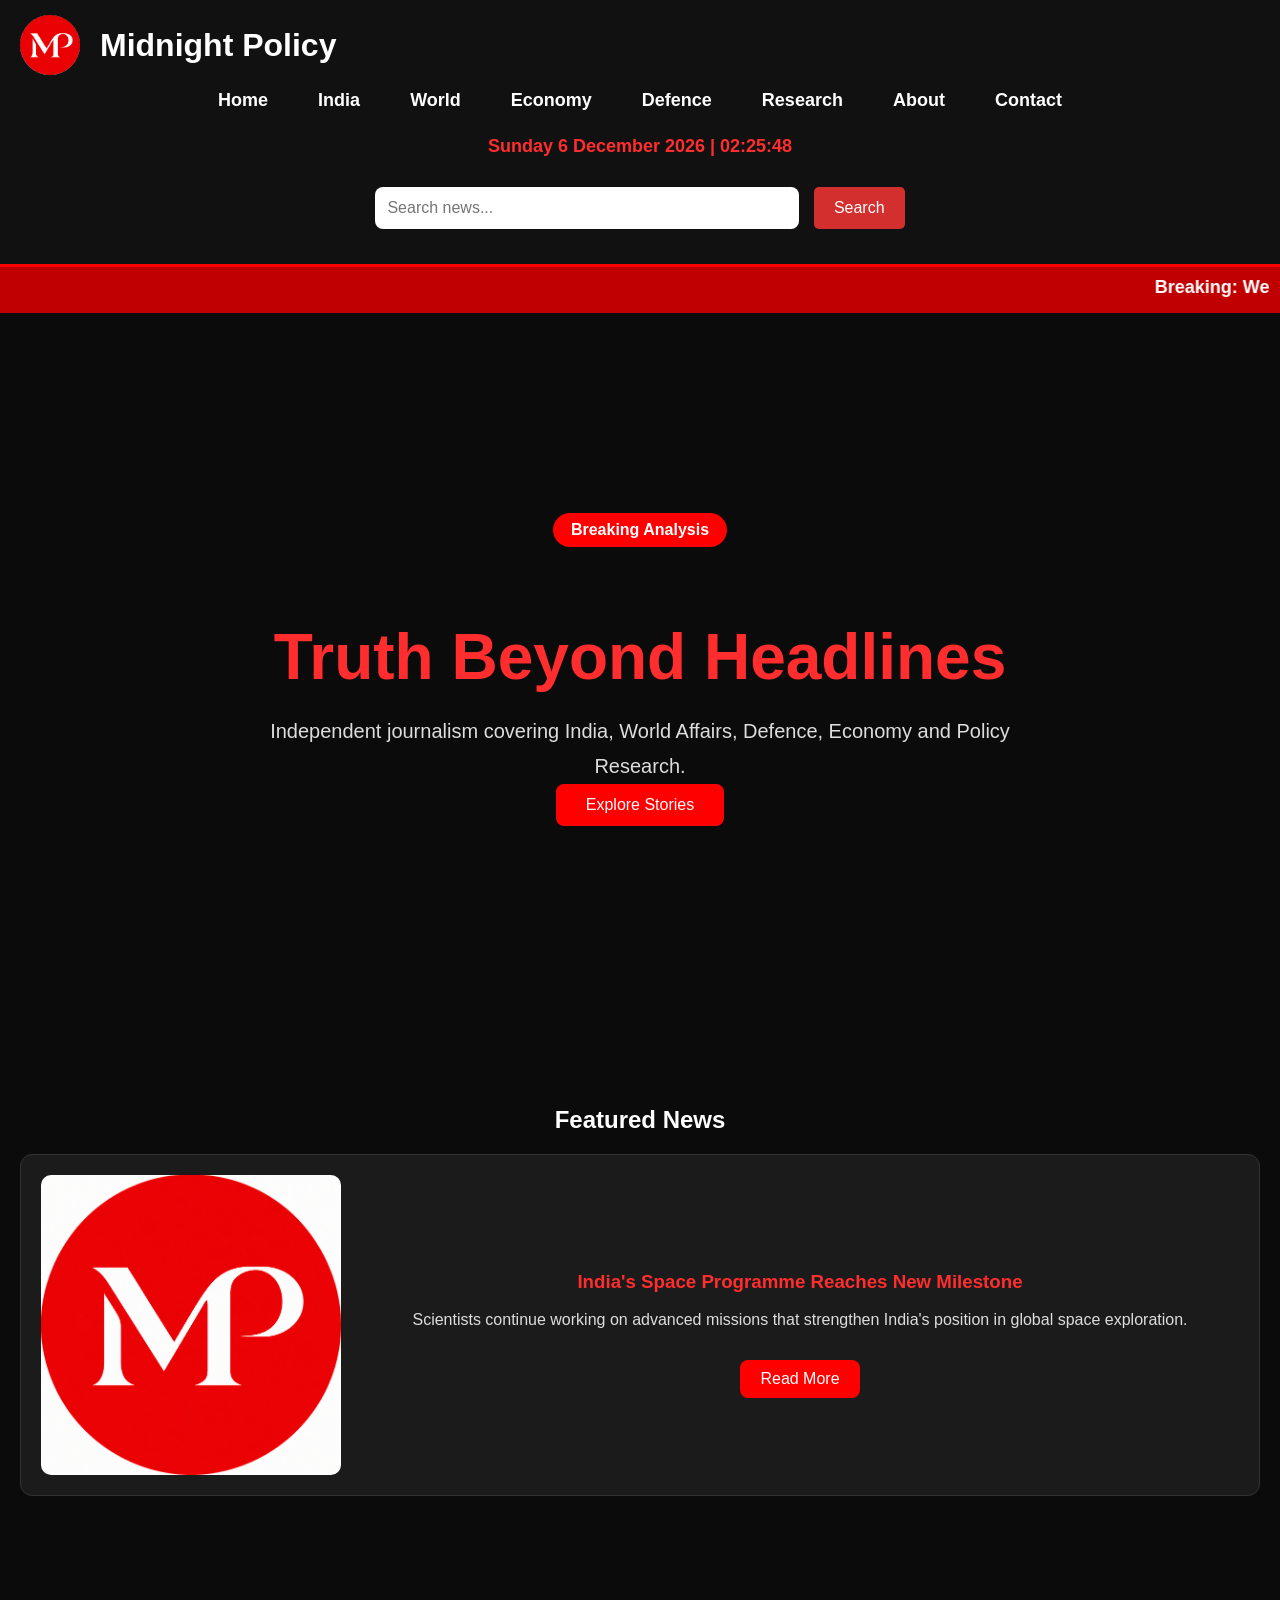
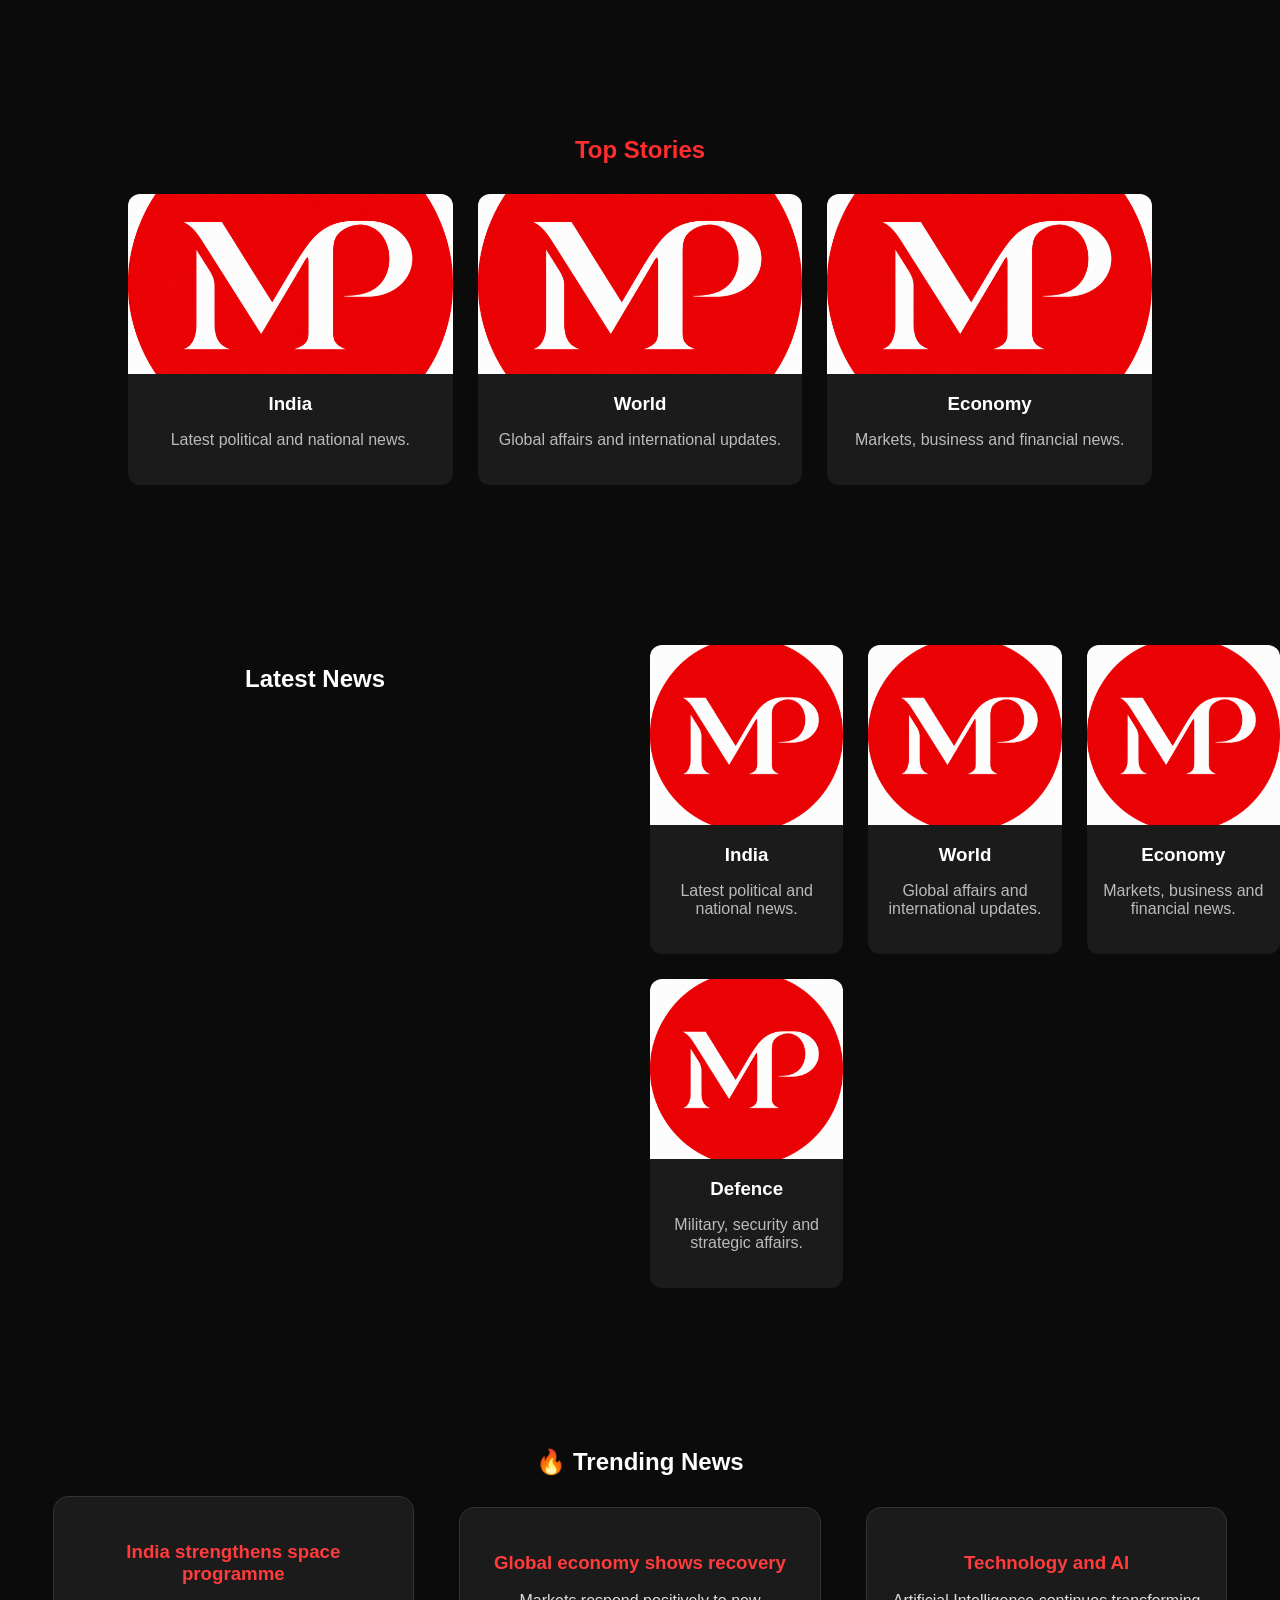
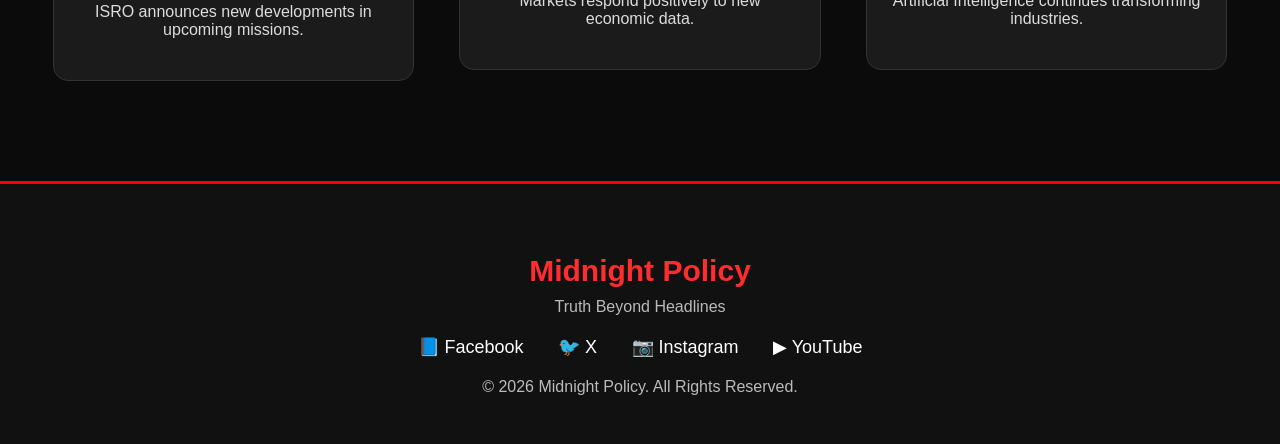
==== commit 7196002c: "update-3 change little bit" ====
--- a/index.html
+++ b/index.html
@@ -23,12 +23,19 @@
 <body>
 
 <header>
+
+    <div class="top-bar">
+
+      <button class="menu-btn" onclick="toggleMenu()">☰</button> 
+
      <h1>
         <img src="images/MP.png"
-    class="logo-img" alt="Midnight Policy logo">
-     Midnight Policy
-    </h1>
-<button class="menu-btn" onclick="toggleMenu()">☰</button>
+      class="logo-img" alt="Midnight Policy Logo">
+       Midnight Policy
+     </h1>
+
+    </div>
+
 
 <nav id="navbar">
     <a href="index.html">Home</a>
--- a/style.css
+++ b/style.css
@@ -67,11 +67,17 @@
     margin-right:10px;
 }
 
+.top-bar{
+    display:flex;
+    align-items:center;
+    justify-content:space-between;
+}
+
 header h1{
     display:flex;
-    justify-content:center;
     align-items:center;
     gap:10px;
+    margin:0;
 }
 
 .hero{
@@ -372,6 +378,9 @@
 
 .menu-btn{
     display:block;
+    font-size:30px;
+    padding:8px 12px;
+    margin:0;
 }
 
 #navbar{
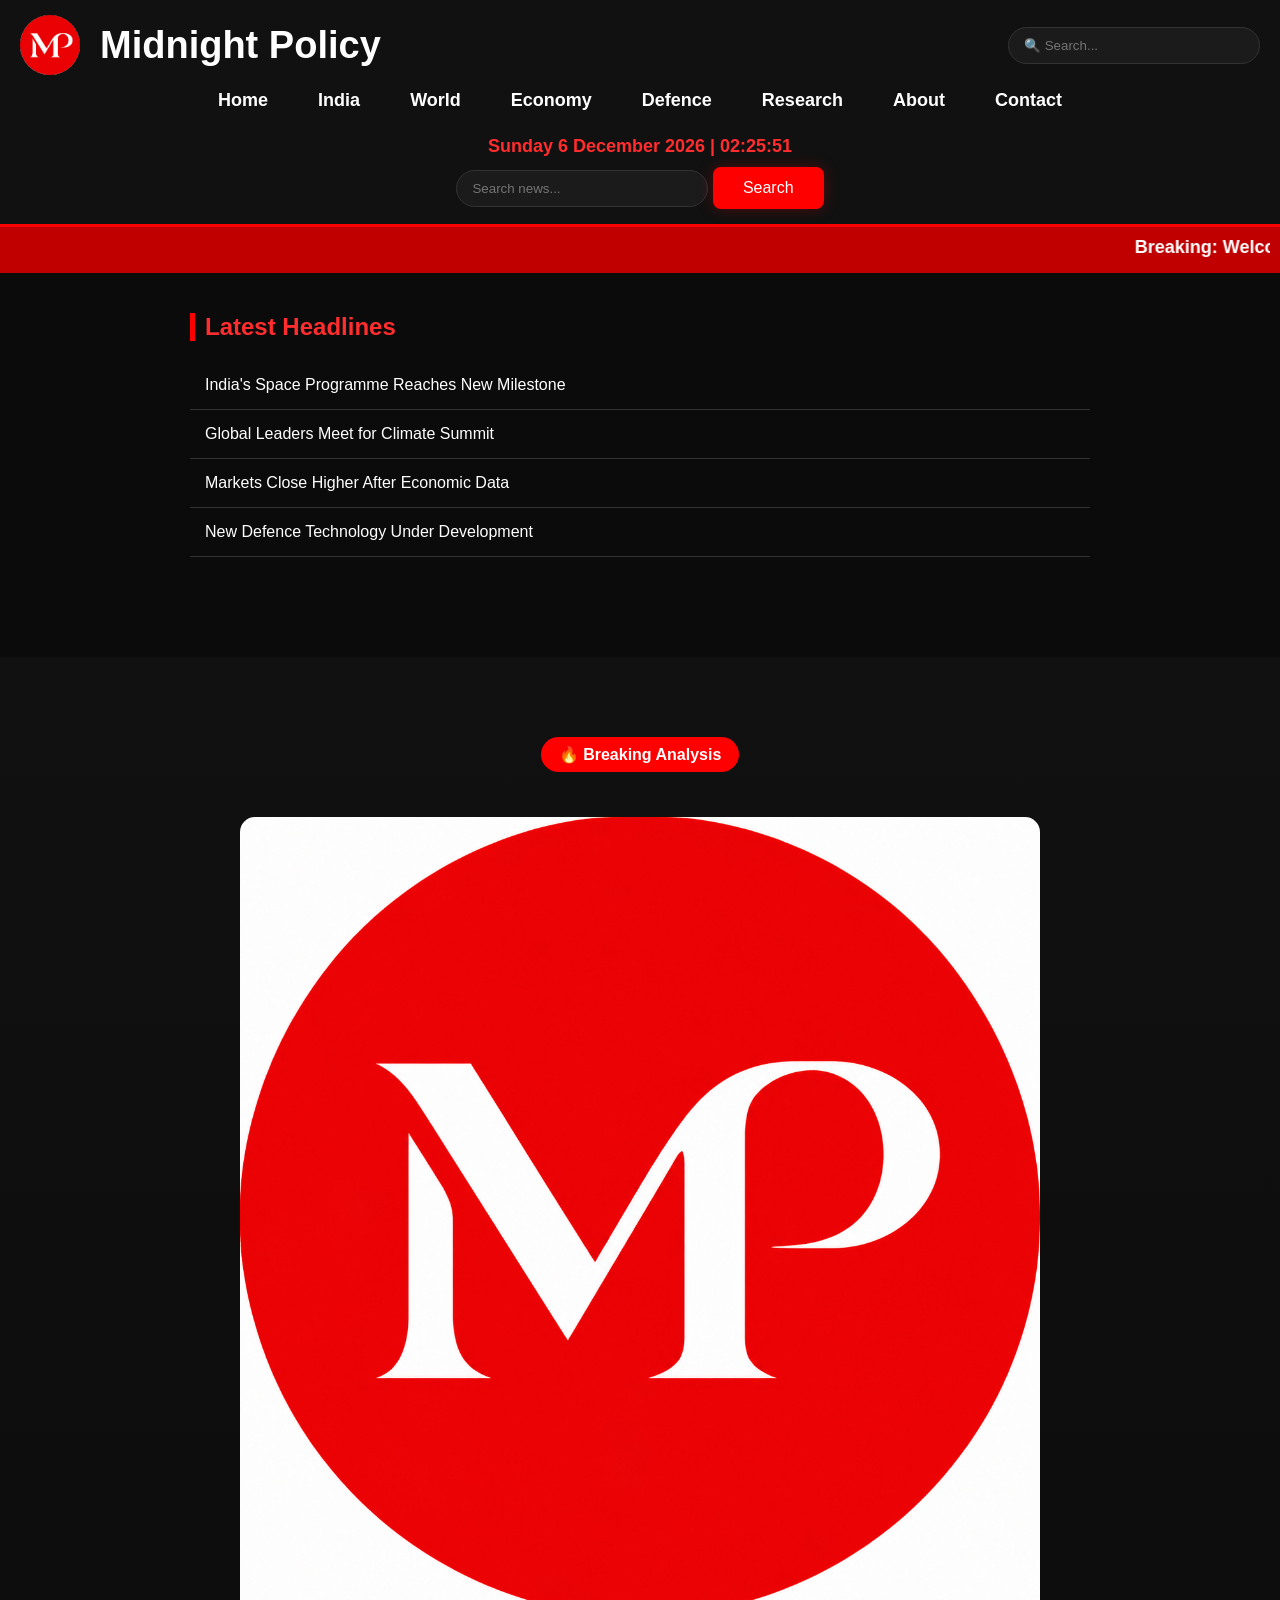
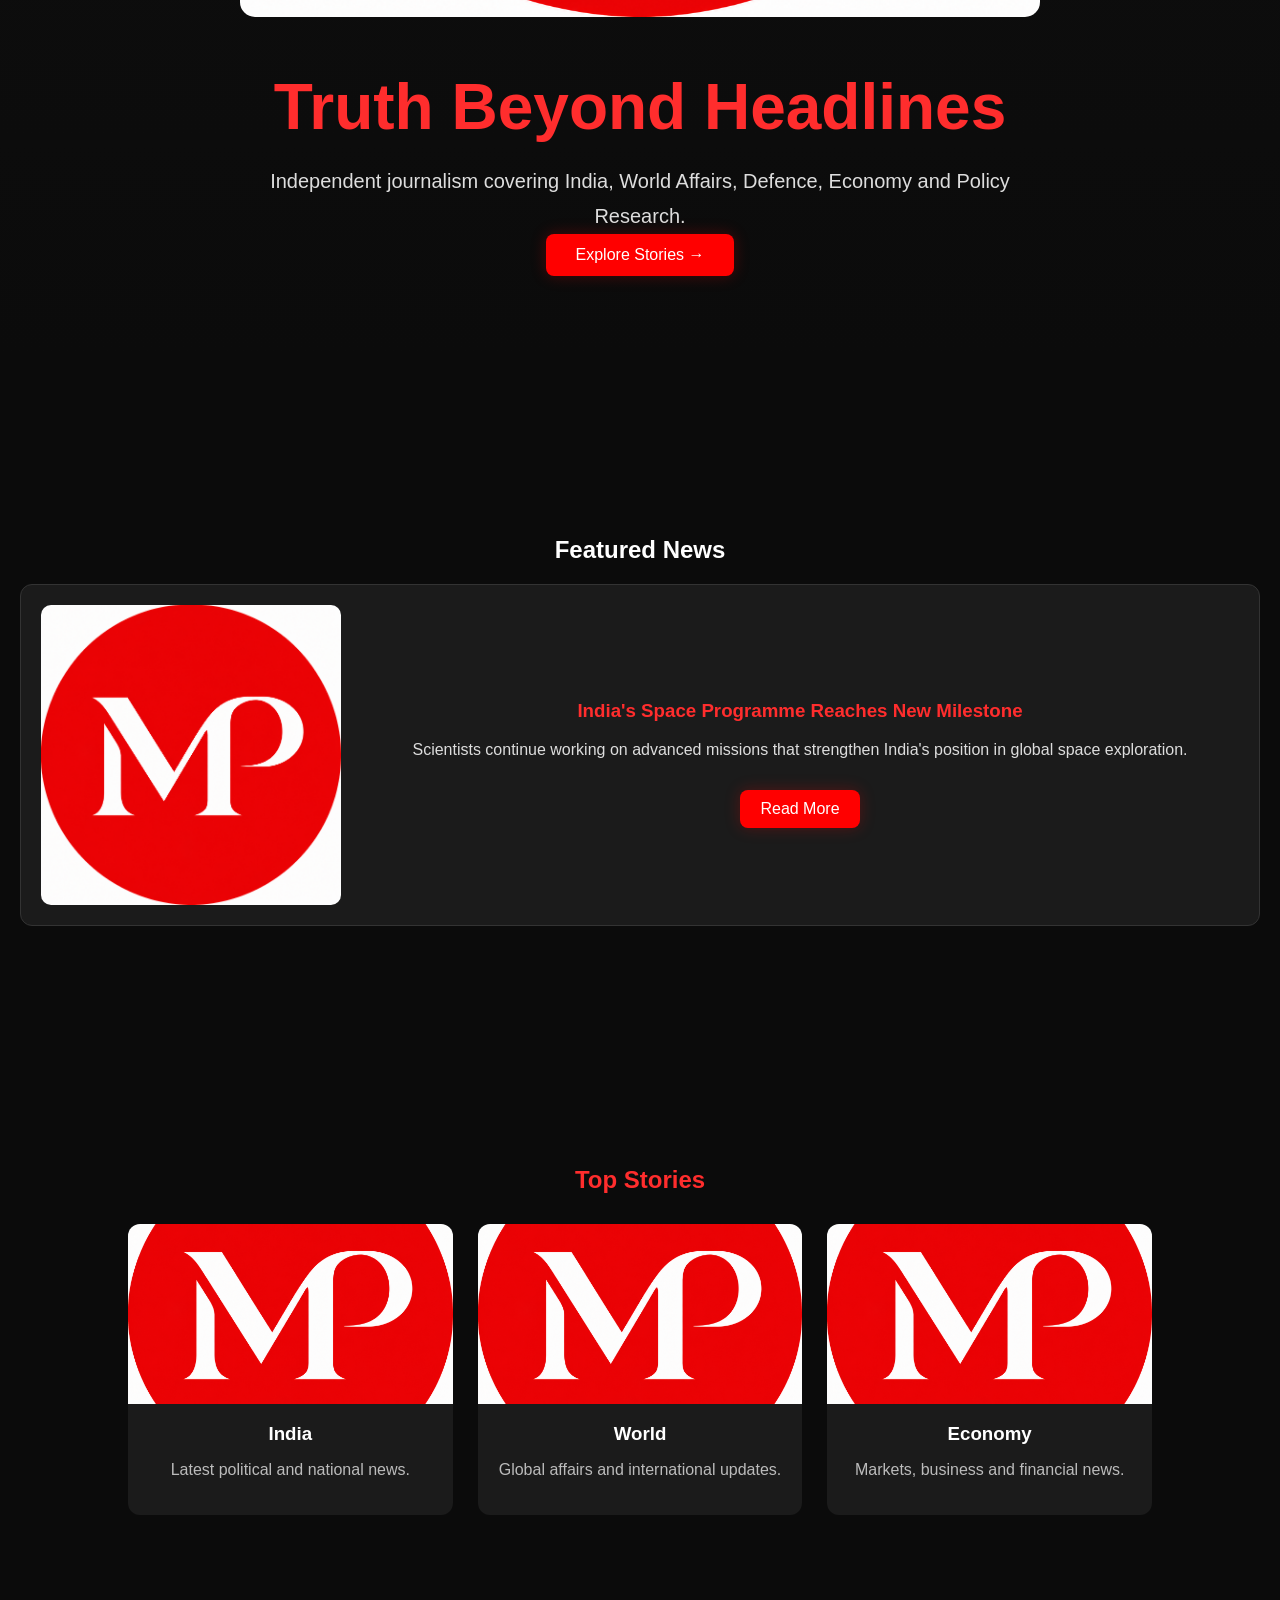
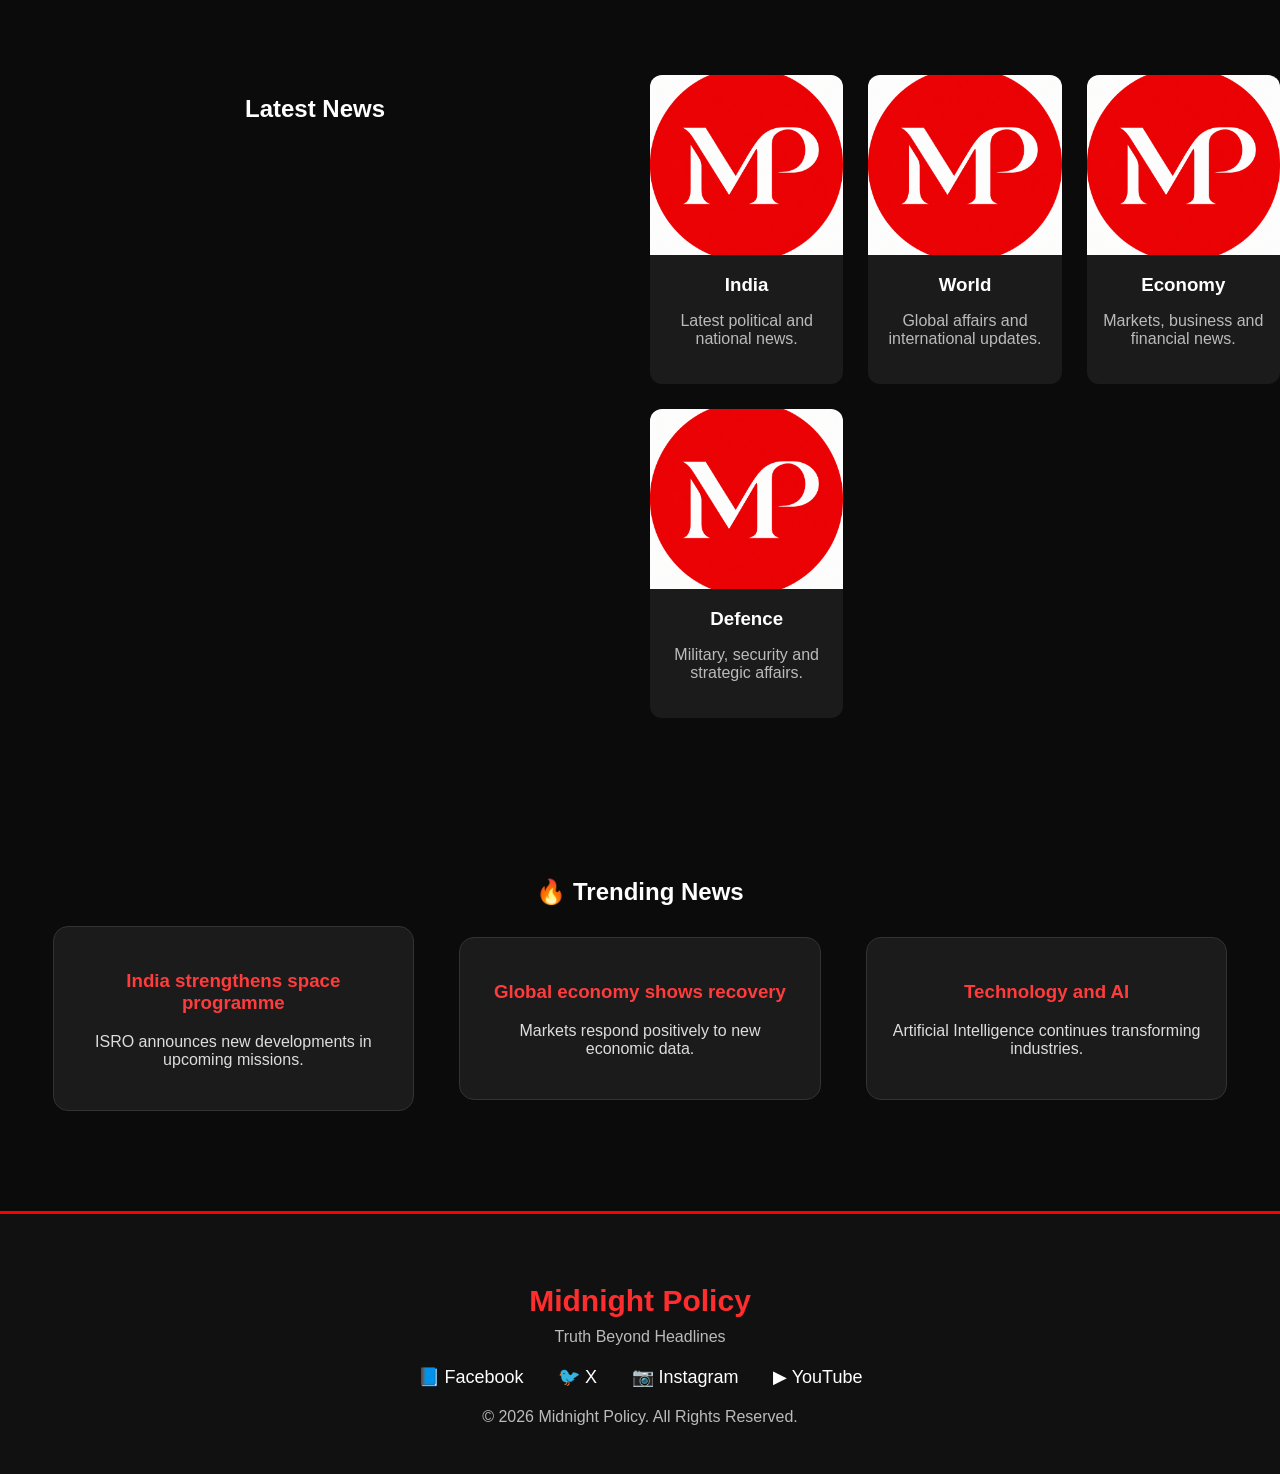
==== commit 60414048: "update-4 some changes in homepage" ====
--- a/index.html
+++ b/index.html
@@ -26,15 +26,18 @@
 
     <div class="top-bar">
 
-      <button class="menu-btn" onclick="toggleMenu()">☰</button> 
-
-     <h1>
-        <img src="images/MP.png"
-      class="logo-img" alt="Midnight Policy Logo">
-       Midnight Policy
-     </h1>
-
-    </div>
+    <button class="menu-btn" onclick="toggleMenu()">☰</button>
+
+    <h1>
+        <img src="images/MP.png" class="logo-img" alt="Midnight Policy Logo">
+        Midnight Policy
+    </h1>
+
+    <div class="search-box">
+        <input type="text" id="searchInput" placeholder="🔍 Search...">
+    </div>
+
+</div>
 
 
 <nav id="navbar">
@@ -68,25 +71,52 @@
     </marquee>
 </div>
 
+<section class="headlines">
+
+<h2>Latest Headlines</h2>
+
+<div class="headline-list">
+
+<a href="article1.html">
+India's Space Programme Reaches New Milestone
+</a>
+
+<a href="world.html">
+Global Leaders Meet for Climate Summit
+</a>
+
+<a href="economy.html">
+Markets Close Higher After Economic Data
+</a>
+
+<a href="defence.html">
+New Defence Technology Under Development
+</a>
+
+</div>
+
+</section>
 
 <section class="hero">
 
     <div class="hero-content">
 
-        <span class="hero-tag">Breaking Analysis</span>
-
-        <h1>Truth Beyond Headlines</h1>
-
-        <p>
-            Independent journalism covering India, World Affairs,
-            Defence, Economy and Policy Research.
-        </p>
-
-        <a href="#top-stories">
-            <button>Explore Stories</button>
-        </a>
-
-    </div>
+    <span class="hero-tag">🔥 Breaking Analysis</span>
+
+    <img src="images/MP.png" class="hero-image" alt="Featured Story">
+
+    <h1>Truth Beyond Headlines</h1>
+
+    <p>
+        Independent journalism covering India, World Affairs,
+        Defence, Economy and Policy Research.
+    </p>
+
+    <a href="#top-stories">
+        <button>Explore Stories →</button>
+    </a>
+
+</div>
 
 </section>
 
--- a/style.css
+++ b/style.css
@@ -41,6 +41,7 @@
     cursor:pointer;
     font-size:16px;
     transition:0.3s ease;
+    box-shadow:0 0 15px rgba(255,0,0,.25);
 }
 
 button:hover{
@@ -50,13 +51,12 @@
 
 .menu-btn{
     display:none;
-    background:red;
-    color:white;
+    background:none;
     border:none;
-    padding:10px 15px;
-    font-size:28px;
+    color:white;
+    font-size:34px;
     cursor:pointer;
-    margin:10px auto;
+    padding:0;
 }
 
 .logo-img{
@@ -71,6 +71,7 @@
     display:flex;
     align-items:center;
     justify-content:space-between;
+    gap:15px;
 }
 
 header h1{
@@ -78,12 +79,16 @@
     align-items:center;
     gap:10px;
     margin:0;
+    flex:1;
+    font-size:38px;
 }
 
 .hero{
-    padding:100px 20px;
-    text-align:center;
-}
+    padding:80px 20px;
+    text-align:center;
+    background:linear-gradient(#111,#0b0b0b);
+}
+
 .hero-tag{
     display:inline-block;
     background:red;
@@ -97,6 +102,14 @@
 .hero-content{
     max-width:800px;
     margin:auto;
+}
+
+.hero-image{
+    width:100%;
+    max-width:900px;
+    border-radius:15px;
+    margin:25px auto;
+    display:block;
 }
 
 .hero h1{
@@ -156,30 +169,17 @@
 }
 
 .search-box{
-    text-align:center;
-    margin:20px;
+    margin:0;
 }
 
 .search-box input{
-    width:400px;
-    padding:12px;
-    border:none;
-    border-radius:8px;
-    font-size:16px;
-}
-
-.search-box button{
-    padding:12px 20px;
-    margin-left:10px;
-    background:#d32f2f;
-    color:white;
-    border:none;
-    border-radius:5px;
-    cursor:pointer;
-}
-
-.search-box button:hover{
-    background:#b71c1c;
+    width:220px;
+    padding:10px 15px;
+    border-radius:25px;
+    border:1px solid #333;
+    background:#1b1b1b;
+    color:white;
+    outline:none;
 }
 
 .date{
@@ -320,7 +320,8 @@
 }
 
 nav a:hover{
-    color:#ffcc00;
+    color:#ff2d2d;
+    background:#1b1b1b;
 }
 
 .featured-news h2{
@@ -378,24 +379,28 @@
 
 .menu-btn{
     display:block;
-    font-size:30px;
-    padding:8px 12px;
-    margin:0;
+    font-size:34px;
 }
 
 #navbar{
-    display:none;
+    max-height:0;
+    overflow:hidden;
+    display:flex;
     flex-direction:column;
     gap:8px;
+    transition:max-height 0.4s ease;
 }
 
 #navbar.show{
-    display:flex;
+    max-height:500px;
 }
 
 nav a{
-    font-size:20px;
-    margin:10px 0;
+    display:block;
+    padding:14px;
+    margin:0;
+    border-bottom:1px solid #222;
+    font-size:18px;
 }
 
 #clock{
@@ -441,4 +446,35 @@
     width:100%;
 }
 
+}
+
+.headlines{
+    width:90%;
+    max-width:900px;
+    margin:40px auto;
+    text-align:left;
+}
+
+.headlines h2{
+    color:#ff2d2d;
+    border-left:5px solid red;
+    padding-left:10px;
+}
+
+.headline-list{
+    display:flex;
+    flex-direction:column;
+}
+
+.headline-list a{
+    color:white;
+    text-decoration:none;
+    padding:15px;
+    border-bottom:1px solid #333;
+    transition:.3s;
+}
+
+.headline-list a:hover{
+    background:#1b1b1b;
+    color:#ff2d2d;
 }
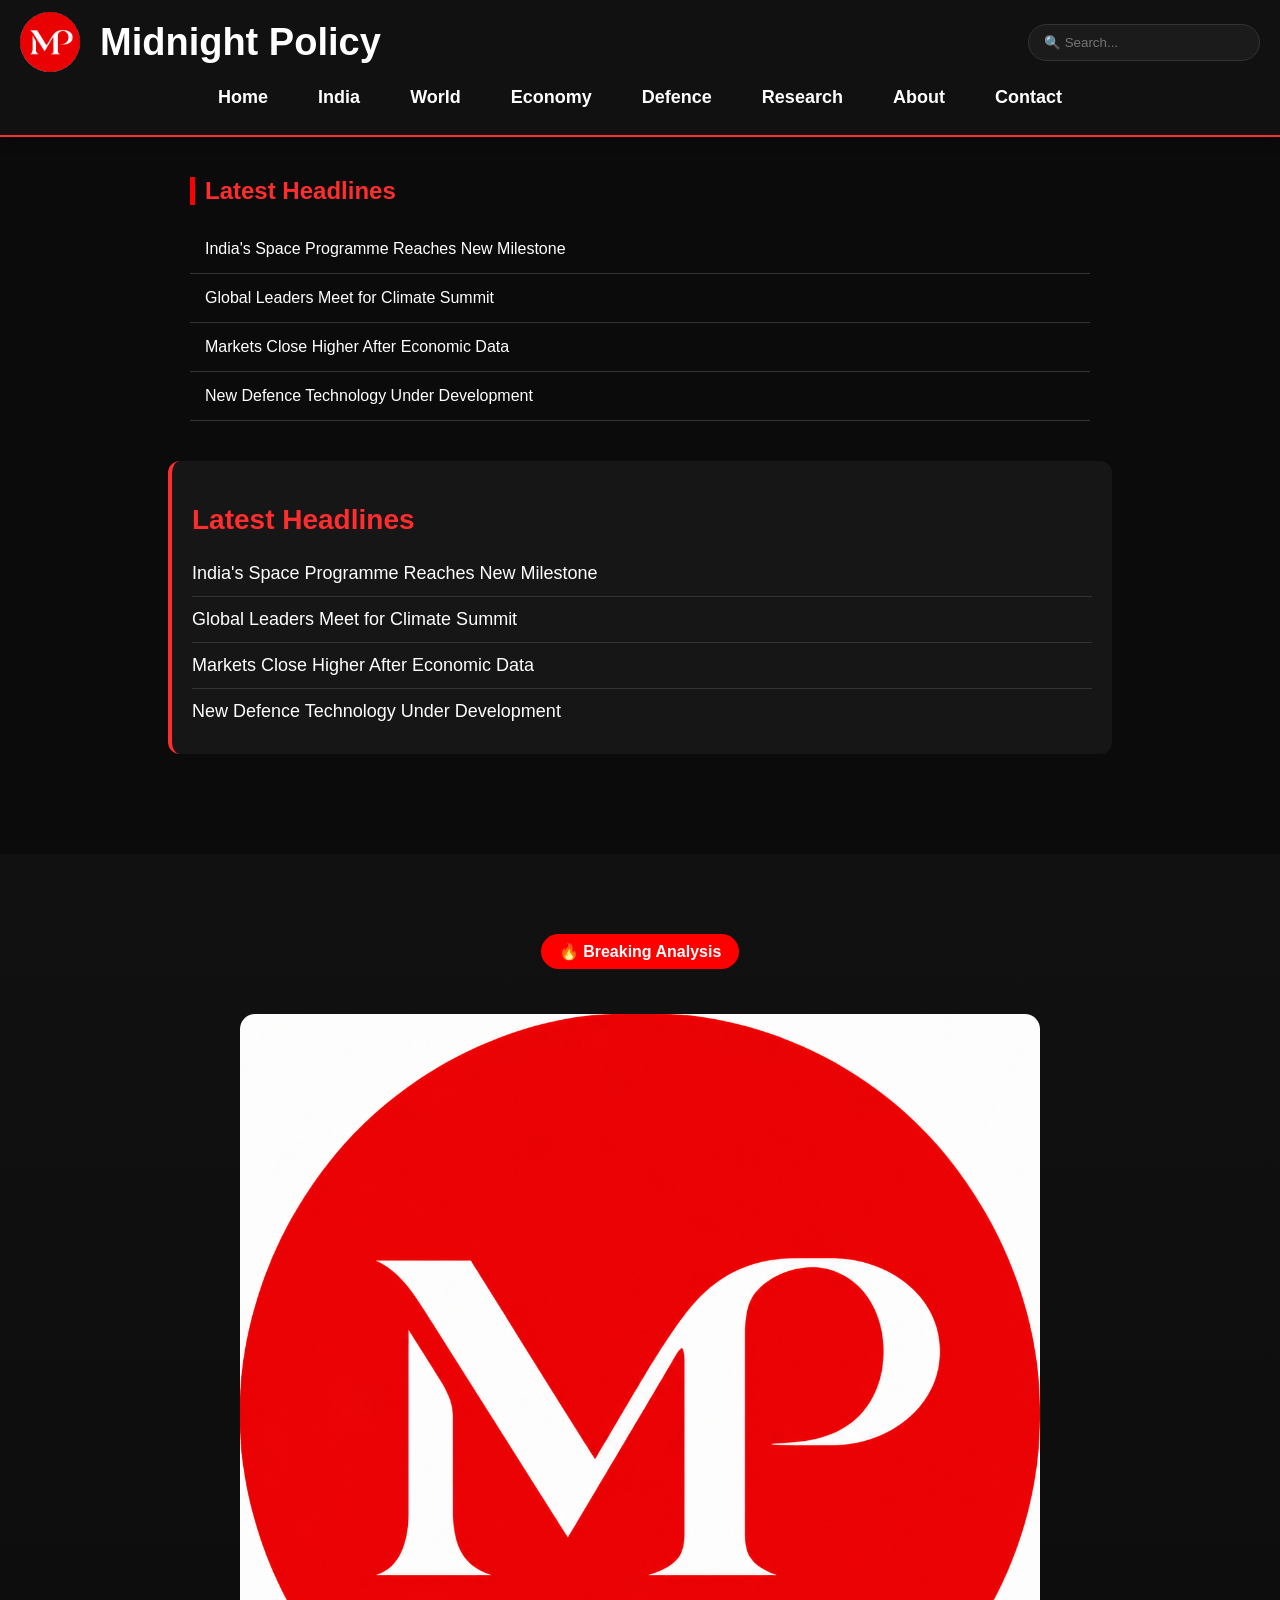
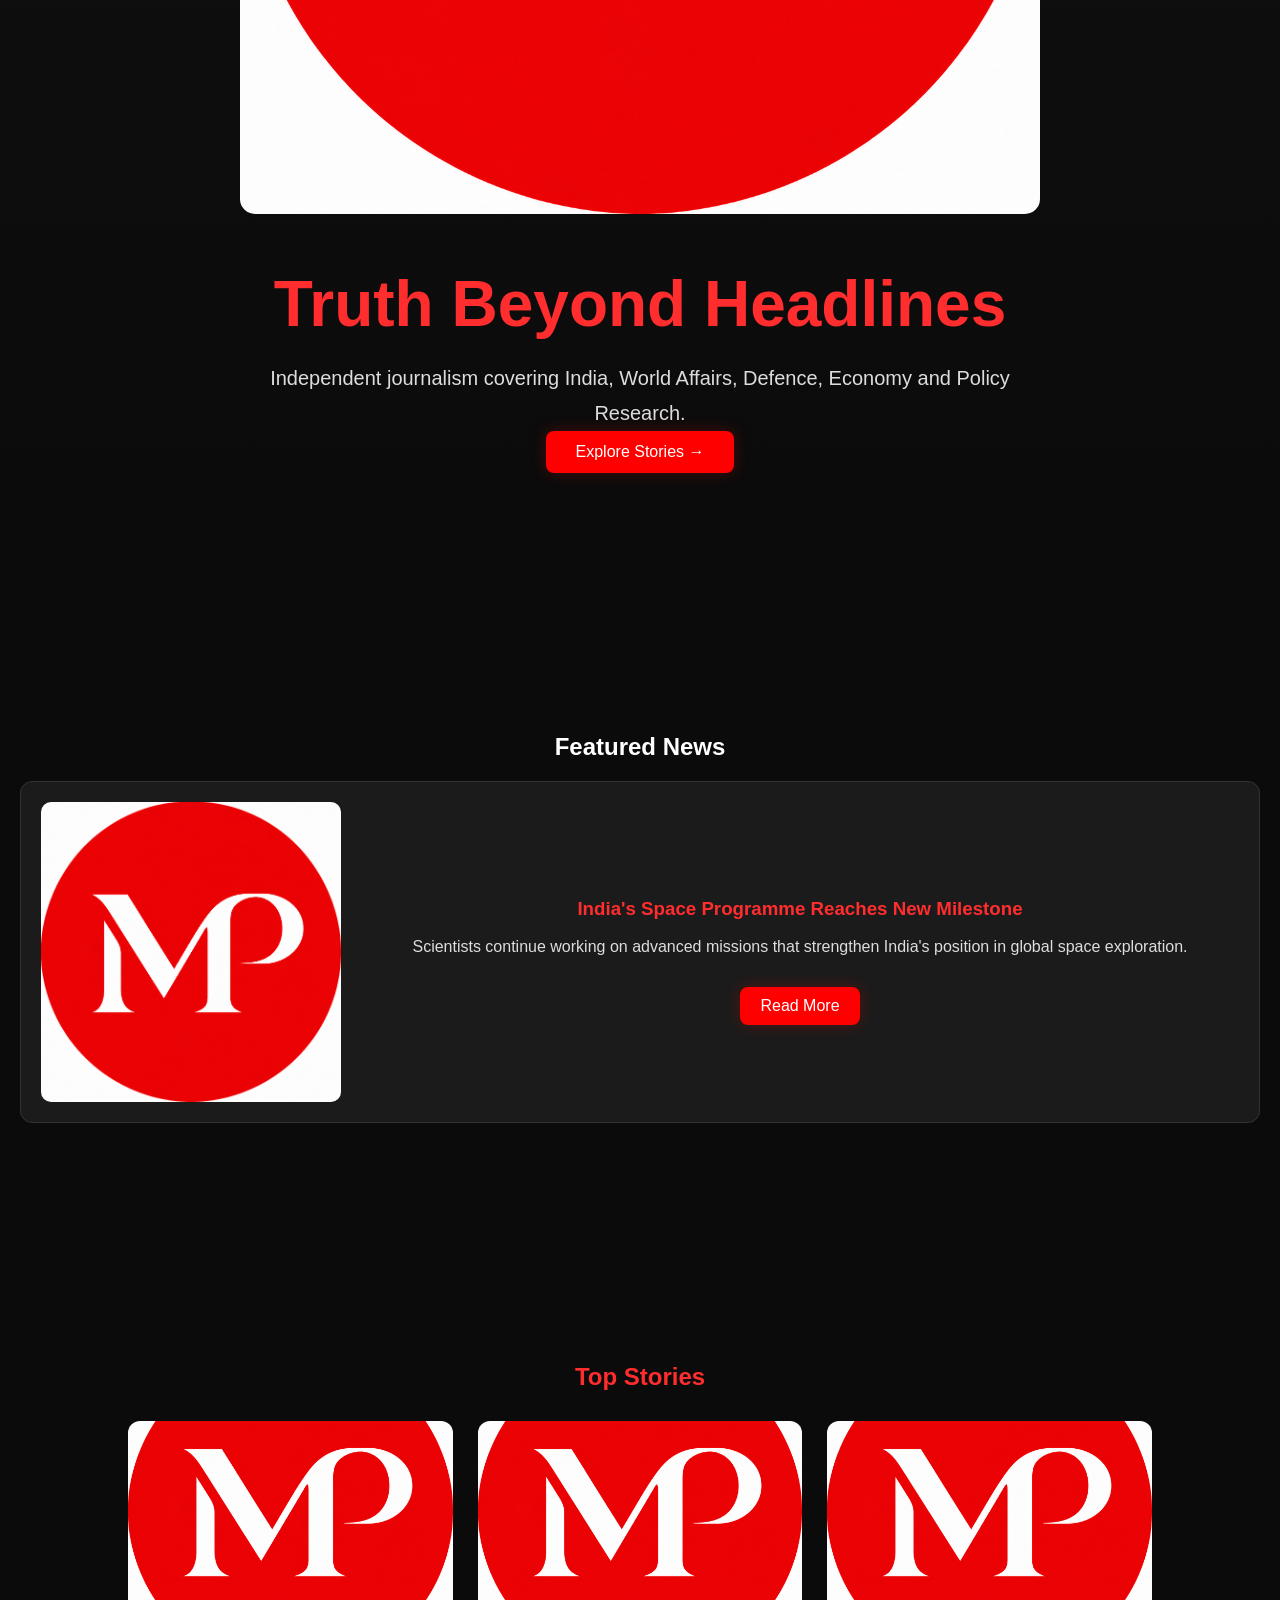
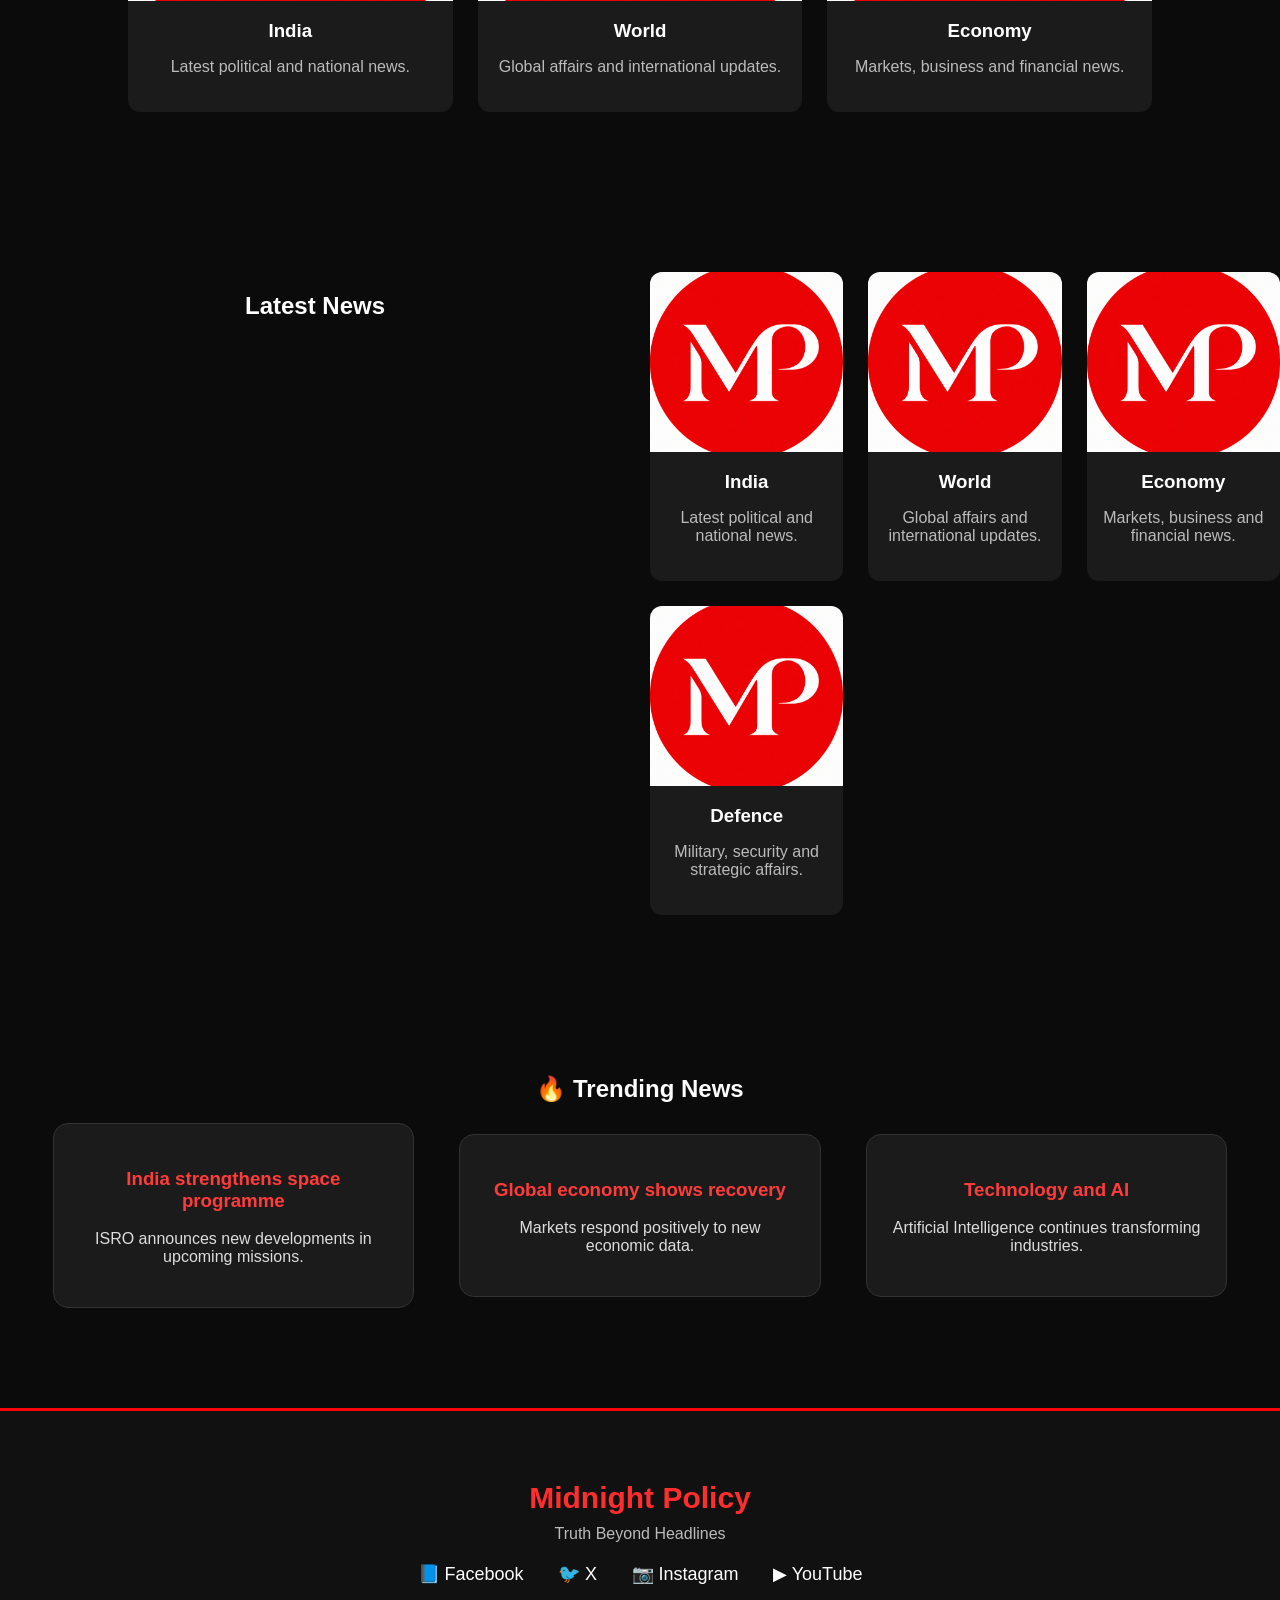
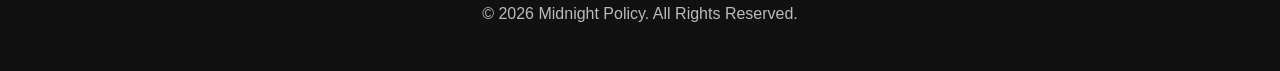
==== commit d5a94fc9: "update-5 changes that need in homepage" ====
--- a/index.html
+++ b/index.html
@@ -52,24 +52,8 @@
 </nav>
 
 
-
-     <div id="clock"></div>
-
-     <div class="search-box">
-  <input type="text" id="searchInput" placeholder="Search news...">
-
-<button onclick="searchNews()">Search</button>  
-</div>
-
 </header>
 
-<div class="breaking-news">
-    <marquee>
-        Breaking: Welcome to Midnight Policy
-         | Independent News | Policy Research
-          | Defence | Economy | world Affairs |
-    </marquee>
-</div>
 
 <section class="headlines">
 
@@ -96,6 +80,26 @@
 </div>
 
 </section>
+
+
+<section class="latest-headlines">
+
+<h2>Latest Headlines</h2>
+
+<ul>
+
+<li><a href="article1.html">India's Space Programme Reaches New Milestone</a></li>
+
+<li><a href="world.html">Global Leaders Meet for Climate Summit</a></li>
+
+<li><a href="economy.html">Markets Close Higher After Economic Data</a></li>
+
+<li><a href="defence.html">New Defence Technology Under Development</a></li>
+
+</ul>
+
+</section>
+
 
 <section class="hero">
 
--- a/style.css
+++ b/style.css
@@ -16,11 +16,12 @@
 
 header{
     background:#111;
-    border-bottom:3px solid red;
+    border-bottom:2px solid #ff2d2d;
     position:sticky;
     top:0;
     z-index:1000;
-    padding:15px 20px;
+    padding:12px 20px;
+    box-shadow:0 3px 12px rgba(0,0,0,.4);
 }
 
 .logo{
@@ -160,26 +161,24 @@
     color:#ddd;
 }
 
-.breaking-news{
-    background:#c00000;
-    color:white;
-    padding:10px;
-    font-weight:bold;
-    font-size:18px;
-}
 
 .search-box{
     margin:0;
 }
 
 .search-box input{
-    width:220px;
+    width:200px;
     padding:10px 15px;
     border-radius:25px;
     border:1px solid #333;
     background:#1b1b1b;
     color:white;
     outline:none;
+    transition:.3s;
+}
+
+.search-box input:focus{
+    border-color:#ff2d2d;
 }
 
 .date{
@@ -270,13 +269,6 @@
     color:#ff2d2d;
 }
 
-#clock{
-    color:#ff2d2d;
-    text-align:center;
-    font-size:18px;
-    padding:10px;
-    font-weight:bold;
-}
 
 .trending{
     padding:40px;
@@ -477,4 +469,50 @@
 .headline-list a:hover{
     background:#1b1b1b;
     color:#ff2d2d;
+}
+
+/* ==========================
+   Latest Headlines
+========================== */
+
+.latest-headlines{
+    width:90%;
+    max-width:900px;
+    margin:30px auto;
+    text-align:left;
+    background:#161616;
+    border-radius:12px;
+    padding:20px;
+    border-left:4px solid #ff2d2d;
+}
+
+.latest-headlines h2{
+    color:#ff2d2d;
+    margin-bottom:15px;
+    font-size:28px;
+}
+
+.latest-headlines ul{
+    list-style:none;
+    padding:0;
+    margin:0;
+}
+
+.latest-headlines li{
+    padding:12px 0;
+    border-bottom:1px solid #333;
+}
+
+.latest-headlines li:last-child{
+    border-bottom:none;
+}
+
+.latest-headlines a{
+    color:white;
+    text-decoration:none;
+    font-size:18px;
+}
+
+.latest-headlines a:hover{
+    color:#ff2d2d;
 }
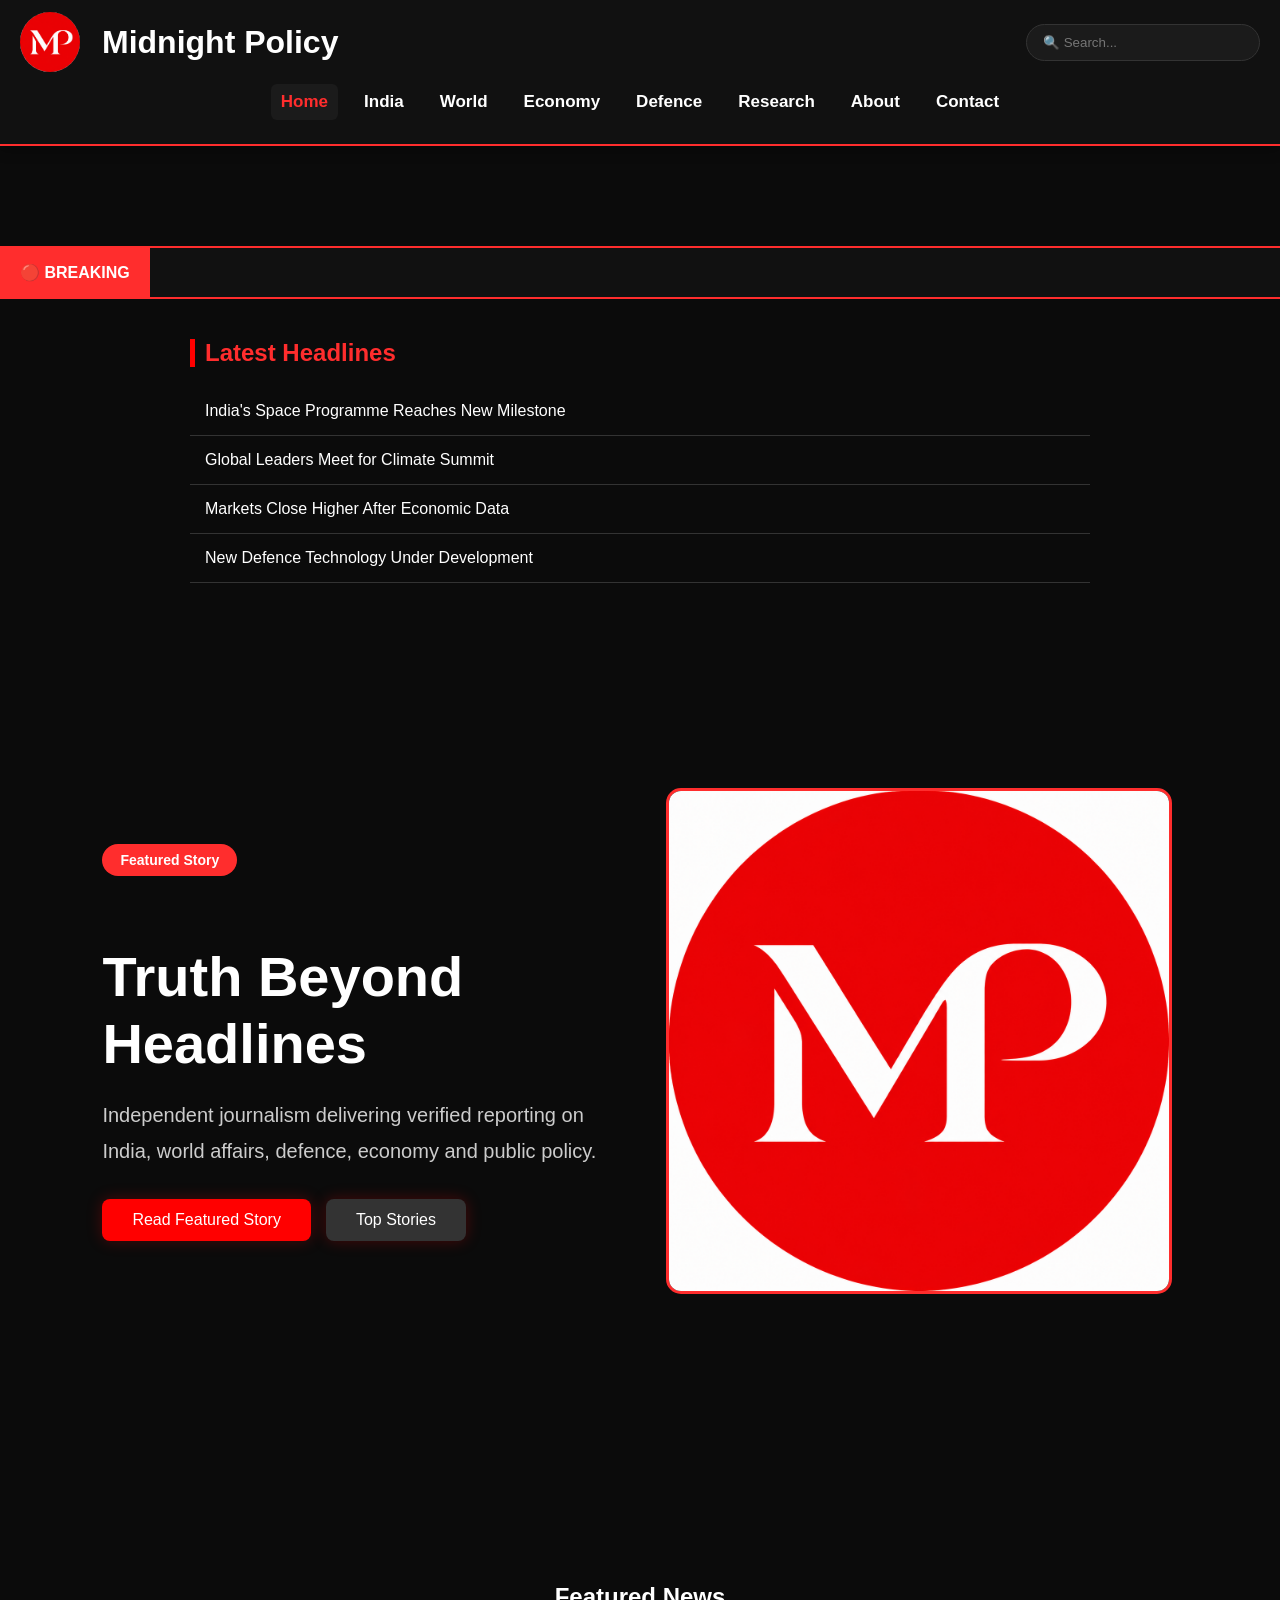
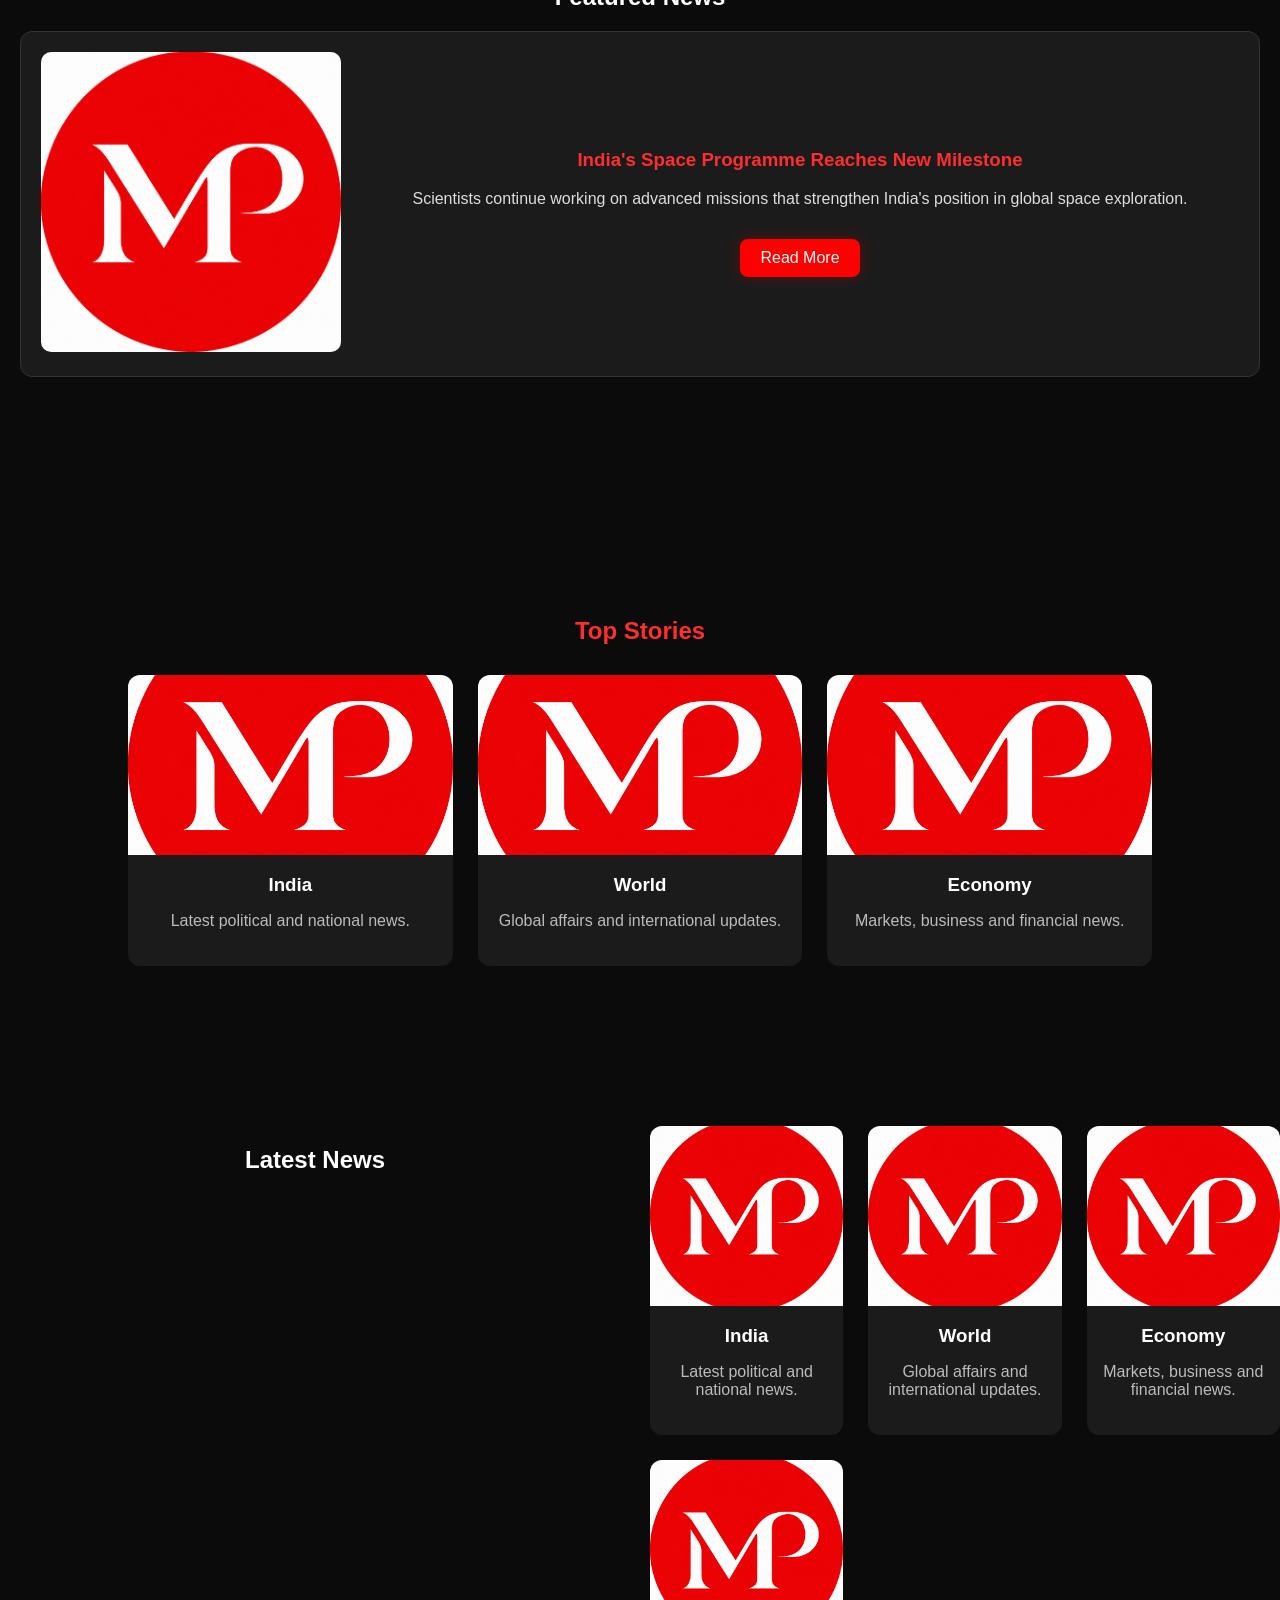
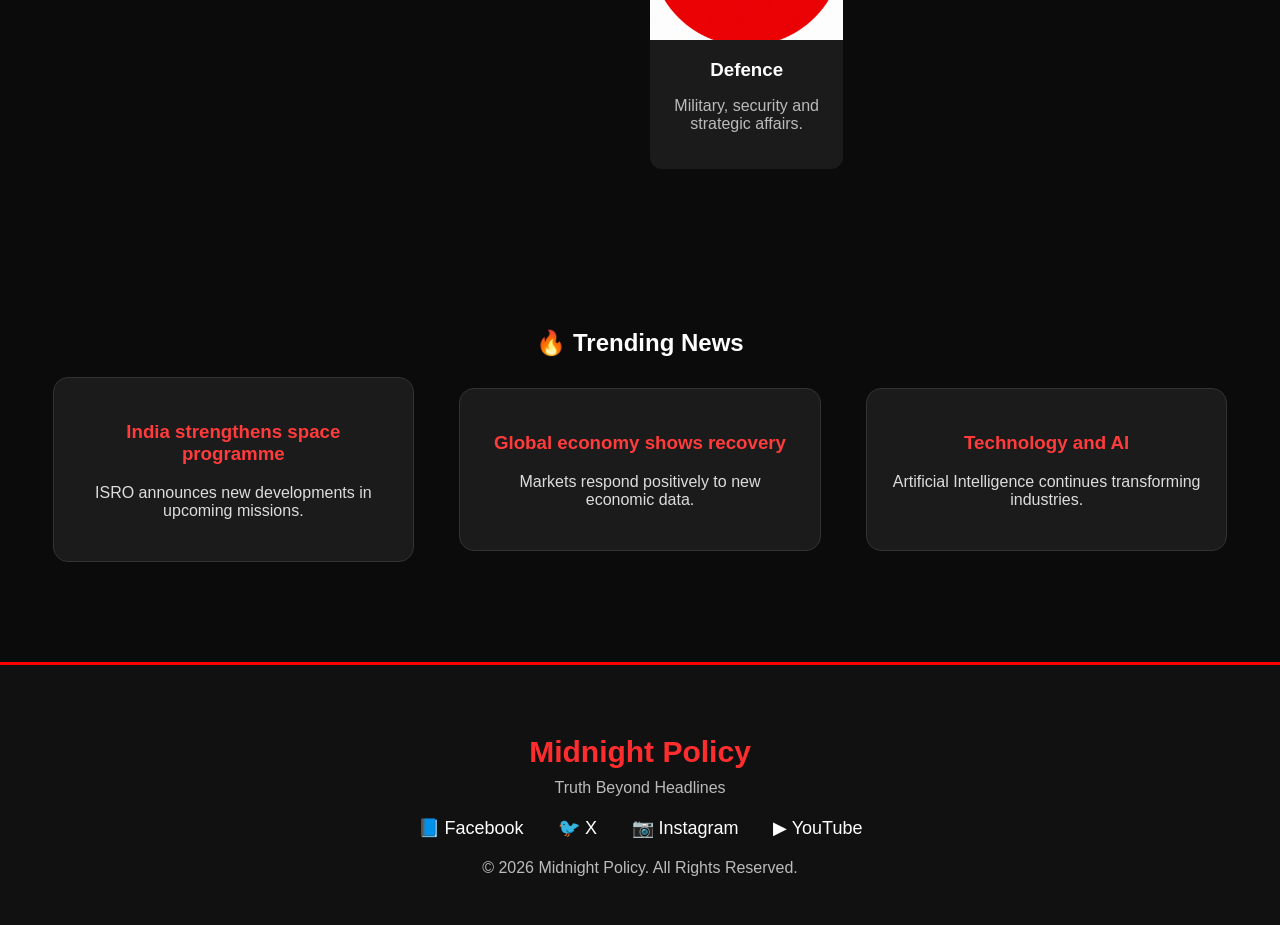
==== commit 71da3343: "update-6 major changes in homepage or in other pages by BG" ====
--- a/index.html
+++ b/index.html
@@ -41,7 +41,7 @@
 
 
 <nav id="navbar">
-    <a href="index.html">Home</a>
+    <a href="index.html" class="active">Home</a>
     <a href="india.html">India</a>
     <a href="world.html">World</a>
     <a href="economy.html">Economy</a>
@@ -54,6 +54,16 @@
 
 </header>
 
+<section class="breaking-news">
+
+    <span class="breaking-label">🔴 BREAKING</span>
+
+    <div class="ticker">
+       <div class="ticker-content" id="tickerContent"></div>
+    </div>
+
+</section>
+
 
 <section class="headlines">
 
@@ -61,7 +71,7 @@
 
 <div class="headline-list">
 
-<a href="article1.html">
+<a href="india.html">
 India's Space Programme Reaches New Milestone
 </a>
 
@@ -72,7 +82,7 @@
 <a href="economy.html">
 Markets Close Higher After Economic Data
 </a>
-
+ 
 <a href="defence.html">
 New Defence Technology Under Development
 </a>
@@ -81,51 +91,45 @@
 
 </section>
 
-
-<section class="latest-headlines">
-
-<h2>Latest Headlines</h2>
-
-<ul>
-
-<li><a href="article1.html">India's Space Programme Reaches New Milestone</a></li>
-
-<li><a href="world.html">Global Leaders Meet for Climate Summit</a></li>
-
-<li><a href="economy.html">Markets Close Higher After Economic Data</a></li>
-
-<li><a href="defence.html">New Defence Technology Under Development</a></li>
-
-</ul>
-
-</section>
-
-
 <section class="hero">
 
     <div class="hero-content">
 
-    <span class="hero-tag">🔥 Breaking Analysis</span>
-
-    <img src="images/MP.png" class="hero-image" alt="Featured Story">
-
-    <h1>Truth Beyond Headlines</h1>
-
-    <p>
-        Independent journalism covering India, World Affairs,
-        Defence, Economy and Policy Research.
-    </p>
-
-    <a href="#top-stories">
-        <button>Explore Stories →</button>
-    </a>
-
-</div>
+        <span class="hero-tag">Featured Story</span>
+
+        <h1>Truth Beyond Headlines</h1>
+
+        <p>
+            Independent journalism delivering verified reporting on
+            India, world affairs, defence, economy and public policy.
+        </p>
+
+        <div class="hero-buttons">
+
+            <a href="article1.html">
+                <button>Read Featured Story</button>
+            </a>
+
+            <a href="#top-stories">
+                <button class="secondary-btn">Top Stories</button>
+            </a>
+
+        </div>
+
+    </div>
+
+    <div class="hero-image">
+
+        <img src="images/MP.png" alt="Featured Story">
+
+    </div>
 
 </section>
 
 <section class="featured-news">
     <h2>Featured News</h2>
+
+    <a href="article1.html" class="card-link">
 
     <div class="featured-card">
         <img src="images/MP.png" alt="Featured News">
@@ -142,6 +146,9 @@
             </a>
         </div>
     </div>
+    </a>
+
+
 </section>
 
 <section class="top-stories" id="top-stories">
@@ -166,12 +173,13 @@
 </div>
 </a>
 
+<a href="economy.html" class="card-link">
 <div class="card">
 <img src="images/MP.png" alt="">
 <h3>Economy</h3>
 <p>Markets, business and financial news.</p>
 </div>
-
+</a>
 </div>
 
 </section>
@@ -182,30 +190,37 @@
 
 <div class="grid">
 
+<a href="india.html" class="card-link">    
 <div class="card">
 <img src="images/MP.png" alt="">
 <h3>India</h3>
 <p>Latest political and national news.</p>
 </div>
-
+</a>
+
+<a href="world.html" class="card-link">
 <div class="card">
 <img src="images/MP.png" alt="">
 <h3>World</h3>
 <p>Global affairs and international updates.</p>
 </div>
-
+</a>
+
+<a href="economy.html" class="card-link">
 <div class="card">
 <img src="images/MP.png" alt="">
 <h3>Economy</h3>
 <p>Markets, business and financial news.</p>
 </div>
-
+</a>
+
+<a href="defence.html" class="card-link">
 <div class="card">
 <img src="images/MP.png" alt="">
 <h3>Defence</h3>
 <p>Military, security and strategic affairs.</p>
 </div>
-
+</a>
 </div>
 
 </section>
--- a/style.css
+++ b/style.css
@@ -72,37 +72,44 @@
     display:flex;
     align-items:center;
     justify-content:space-between;
-    gap:15px;
+    gap:20px;
+    max-width:1400px;
+    margin:0 auto;
 }
 
 header h1{
     display:flex;
     align-items:center;
-    gap:10px;
+    gap:12px;
     margin:0;
     flex:1;
-    font-size:38px;
+    font-size:32px;
+    white-space:nowrap;
 }
 
 .hero{
-    padding:80px 20px;
-    text-align:center;
-    background:linear-gradient(#111,#0b0b0b);
+    display:flex;
+    justify-content:space-between;
+    align-items:center;
+    gap:40px;
+    padding:80px 8%;
+    text-align:left;
 }
 
 .hero-tag{
     display:inline-block;
-    background:red;
+    background:#ff2d2d;
     color:white;
     padding:8px 18px;
     border-radius:20px;
+    font-size:14px;
     font-weight:bold;
     margin-bottom:20px;
 }
 
 .hero-content{
-    max-width:800px;
-    margin:auto;
+    flex:1;
+    max-width:600px;
 }
 
 .hero-image{
@@ -114,9 +121,10 @@
 }
 
 .hero h1{
-    font-size:64px;
-    color:#ff2d2d;
+    font-size:56px;
+    color:white;
     margin-bottom:20px;
+    line-height:1.2;
 }
 
 .hero h2{
@@ -125,11 +133,10 @@
 }
 
 .hero p{
-    color:#dddddd;
     font-size:20px;
-    max-width:800px;
-    margin:auto;
-    line-height:35px;
+    color:#cccccc;
+    line-height:1.8;
+    margin-bottom:30px;
 }
 
 .featured-news{
@@ -168,7 +175,7 @@
 
 .search-box input{
     width:200px;
-    padding:10px 15px;
+    padding:10px 16px;
     border-radius:25px;
     border:1px solid #333;
     background:#1b1b1b;
@@ -296,24 +303,30 @@
 
 nav{
     background:#111;
-    padding:15px;
+    padding:12px 20px;
     display:flex;
     justify-content:center;
+    align-items:center;
     flex-wrap:wrap;
-    gap:20px;
+    gap:16px;
 }
 
 nav a{
     color:white;
     text-decoration:none;
-    margin:0 15px;
-    font-size:18px;
+    font-size:17px;
     font-weight:bold;
-}
-
-nav a:hover{
+    padding:8px 10px;
+    border-radius:6px;
+    transition:.3s;
+}
+
+nav a:hover,
+nav a.active{
+
     color:#ff2d2d;
     background:#1b1b1b;
+
 }
 
 .featured-news h2{
@@ -410,20 +423,30 @@
 }
 
 .hero{
+    flex-direction:column;
+    text-align:center;
     padding:50px 20px;
 }
 
+.hero-content{
+    max-width:100%;
+}
+
+.hero-buttons{
+    justify-content:center;
+}
+
 .hero h1{
-    font-size:40px;
-}
-
-.hero h2{
-    font-size:24px;
+    font-size:38px;
 }
 
 .hero p{
     font-size:18px;
     line-height:30px;
+}
+
+.hero-image img{
+    max-width:100%;
 }
 
 .grid{
@@ -515,4 +538,168 @@
 
 .latest-headlines a:hover{
     color:#ff2d2d;
-}+}
+
+.hero-buttons{
+    display:flex;
+    gap:15px;
+    flex-wrap:wrap;
+}
+
+.secondary-btn{
+    background:#333;
+}
+
+.secondary-btn:hover{
+    background:#555;
+}
+
+.hero-image{
+    flex:1;
+    text-align:center;
+}
+
+.hero-image img{
+    width:100%;
+    max-width:500px;
+    border-radius:15px;
+    border:3px solid #ff2d2d;
+}
+
+
+/* ==========================
+   Breaking News Ticker
+========================== */
+
+.breaking-news{
+    display:flex;
+    align-items:center;
+    background:#111;
+    border-top:2px solid #ff2d2d;
+    border-bottom:2px solid #ff2d2d;
+    overflow:hidden;
+}
+
+.breaking-label{
+    background:#ff2d2d;
+    color:white;
+    padding:15px 20px;
+    font-weight:bold;
+    white-space:nowrap;
+}
+
+.ticker{
+    flex:1;
+    overflow:hidden;
+    white-space:nowrap;
+}
+
+.ticker-content{
+    display:inline-block;
+    padding-left:100%;
+    animation:ticker 25s linear infinite;
+}
+
+.ticker-content span{
+    display:inline-block;
+    margin-right:80px;
+    color:white;
+    font-size:18px;
+}
+
+@keyframes ticker{
+    0%{
+        transform:translateX(0);
+    }
+    100%{
+        transform:translateX(-100%);
+    }
+}
+
+/* ======================================
+   ARTICLE PAGE
+====================================== */
+
+.article-hero{
+    max-width:900px;
+    margin:60px auto;
+    padding:20px;
+    text-align:left;
+}
+
+.article-category{
+    display:inline-block;
+    background:#ff2d2d;
+    color:white;
+    padding:8px 18px;
+    border-radius:20px;
+    font-size:14px;
+    font-weight:bold;
+    margin-bottom:20px;
+}
+
+.article-hero h1{
+    font-size:48px;
+    line-height:1.2;
+    margin:20px 0;
+}
+
+.article-summary{
+    font-size:22px;
+    color:#cccccc;
+    line-height:1.8;
+}
+
+.article-meta{
+    margin:20px 0;
+    color:#999999;
+    font-size:15px;
+}
+
+.article-image{
+    width:100%;
+    max-width:900px;
+    height:300px;
+    object-fit:cover;
+    border-radius:15px;
+    border:3px solid #ff2d2d;
+    display:block;
+    margin:30px auto;
+}
+
+
+.article-body{
+    max-width:850px;
+    margin:50px auto;
+    padding:0 20px;
+    text-align:left;
+    font-size:21px;
+    line-height:2;
+    color:#dddddd;
+}
+
+.article-body p{
+    margin-bottom:30px;
+}
+
+.article-body::first-letter{
+    font-size:56px;
+    font-weight:bold;
+    color:#ff2d2d;
+    float:left;
+    line-height:1;
+    margin-right:8px;
+}
+
+.related-news{
+    max-width:1200px;
+    margin:80px auto;
+    padding:20px;
+}
+
+.related-news h2{
+    text-align:center;
+    color:#ff2d2d;
+    margin-bottom:30px;
+}
+
